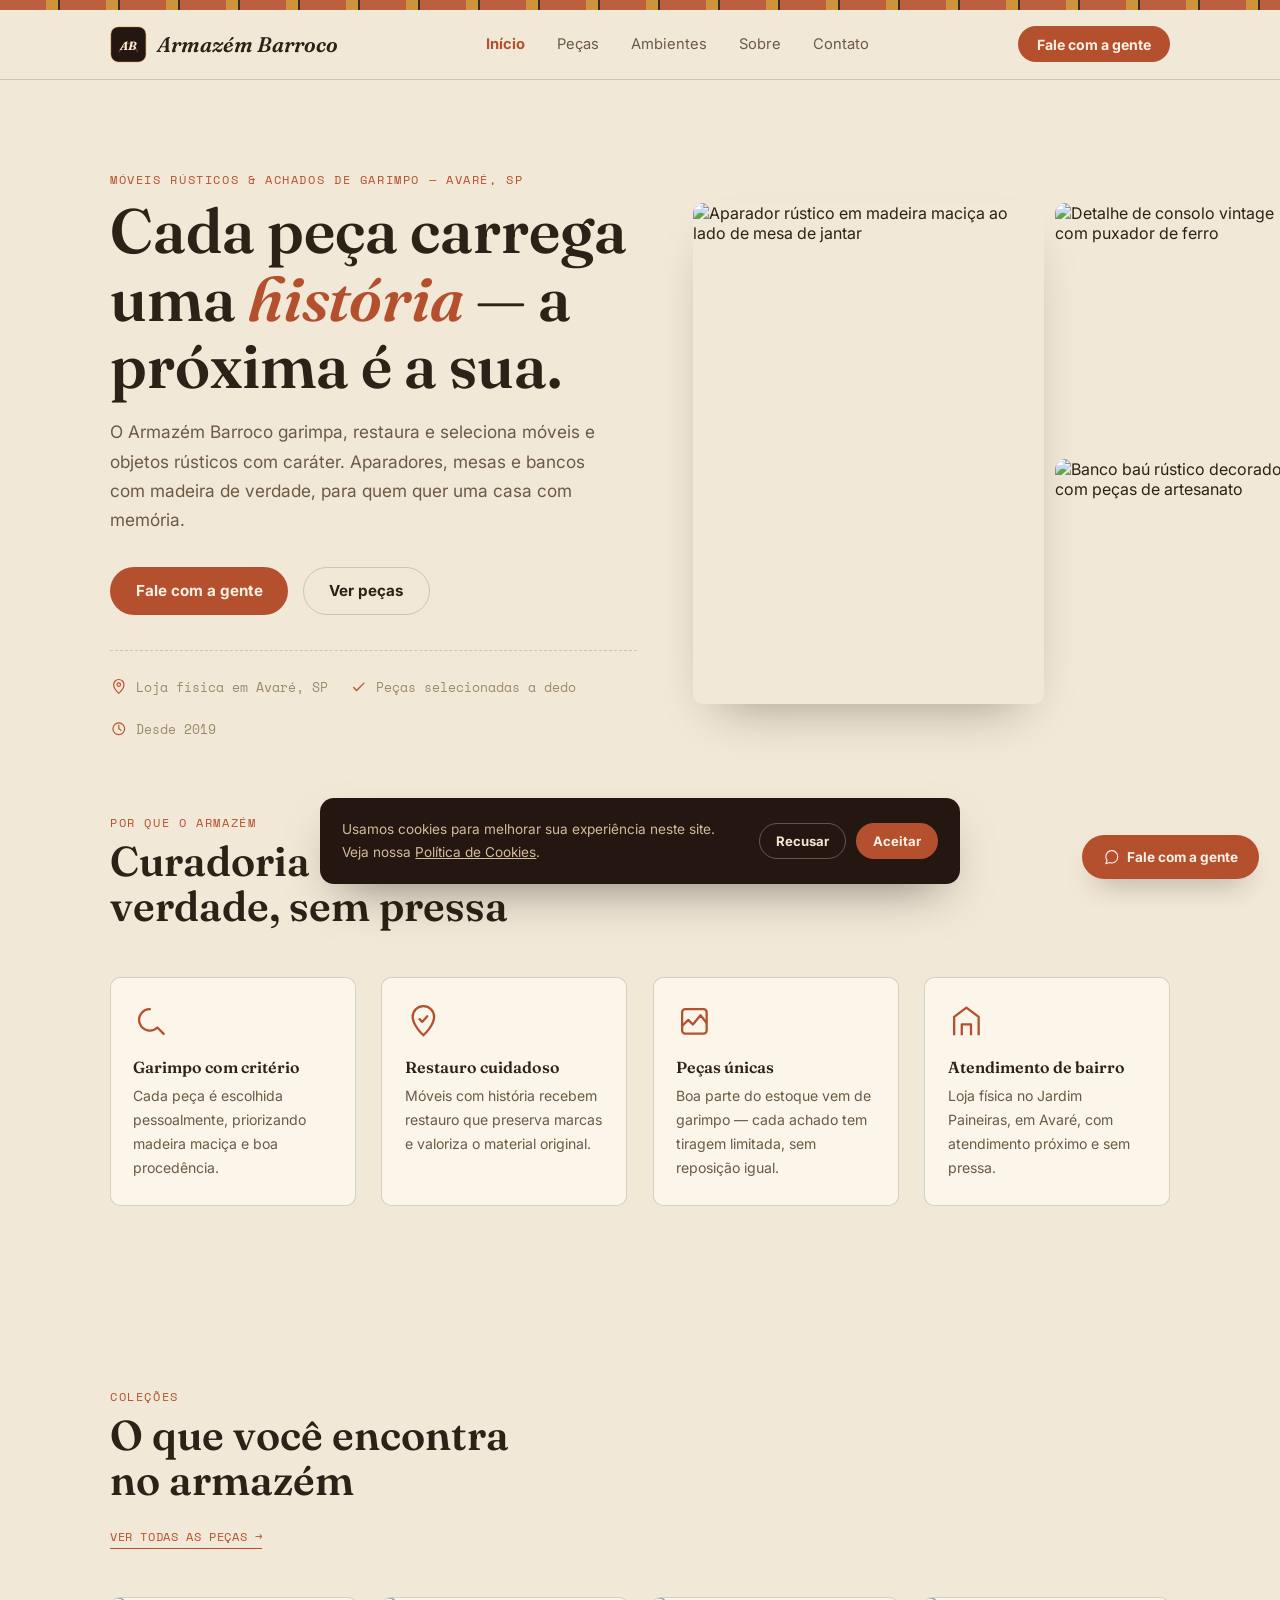
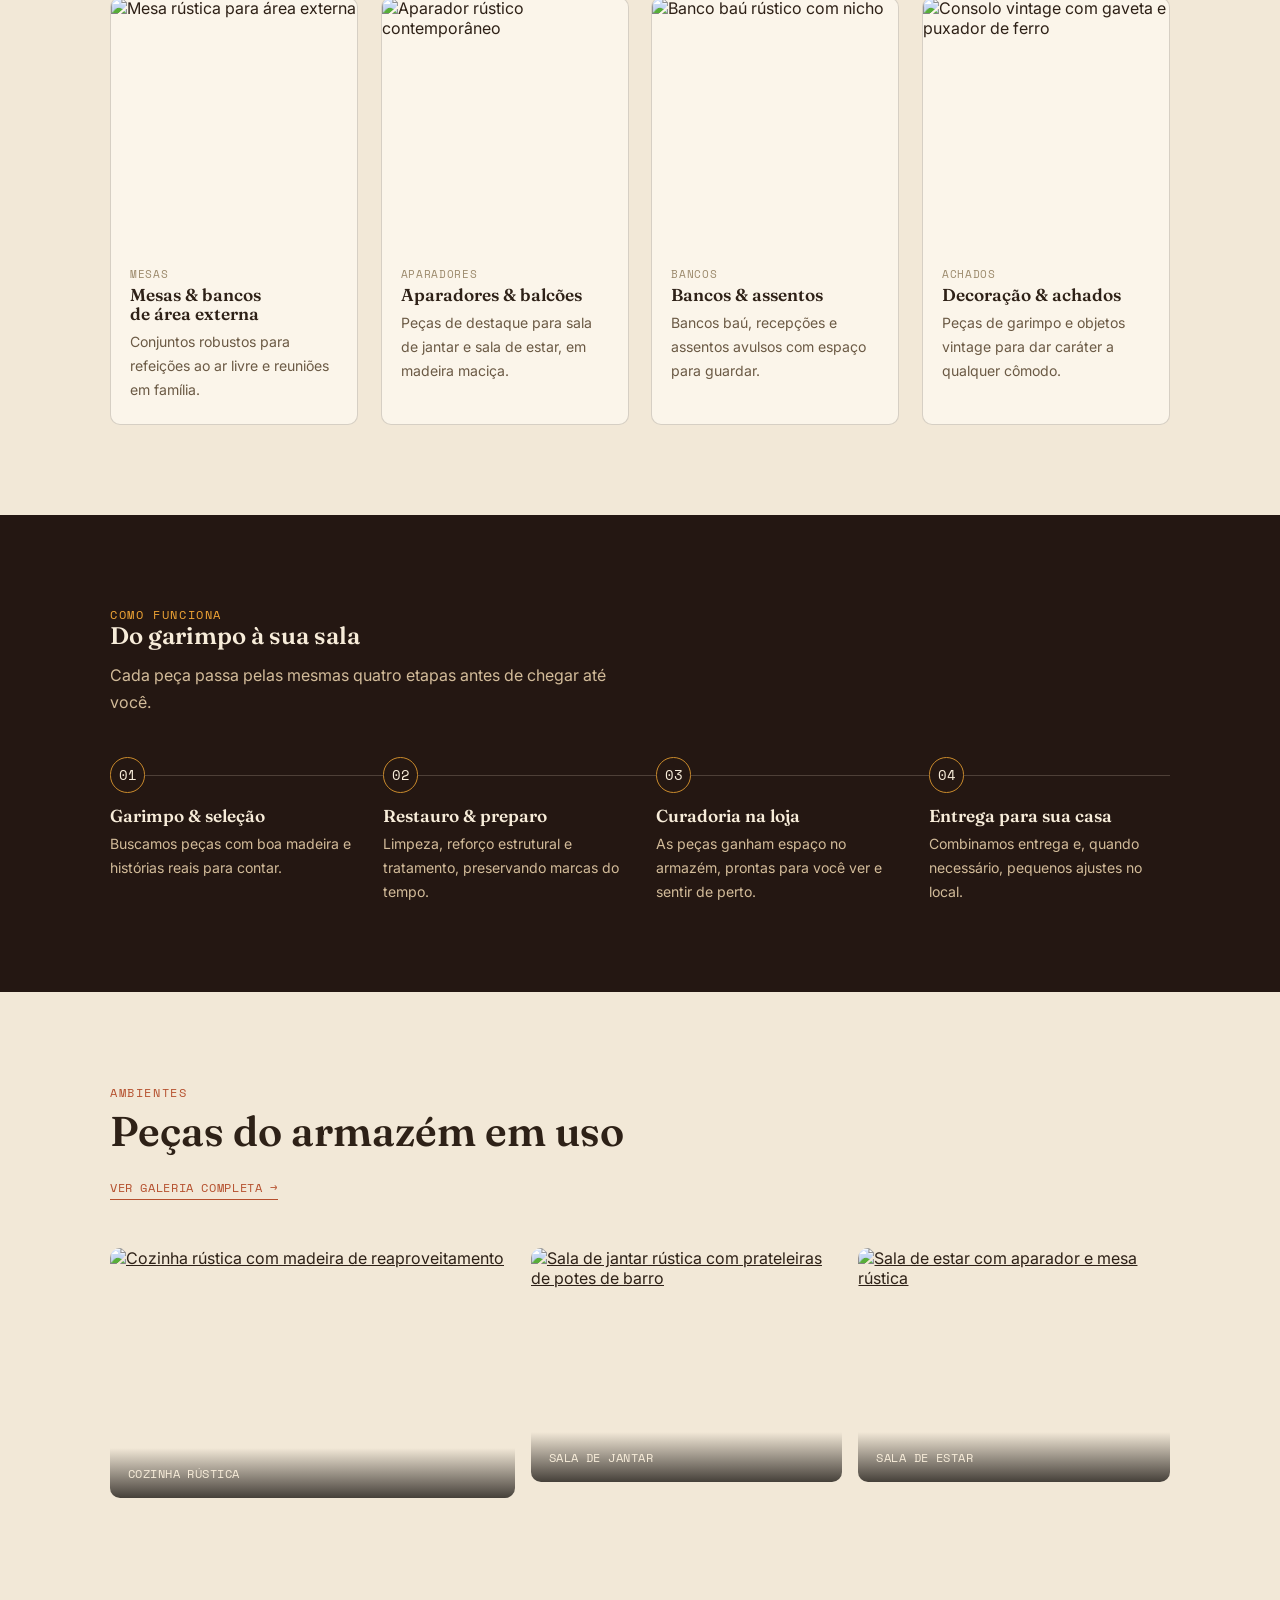
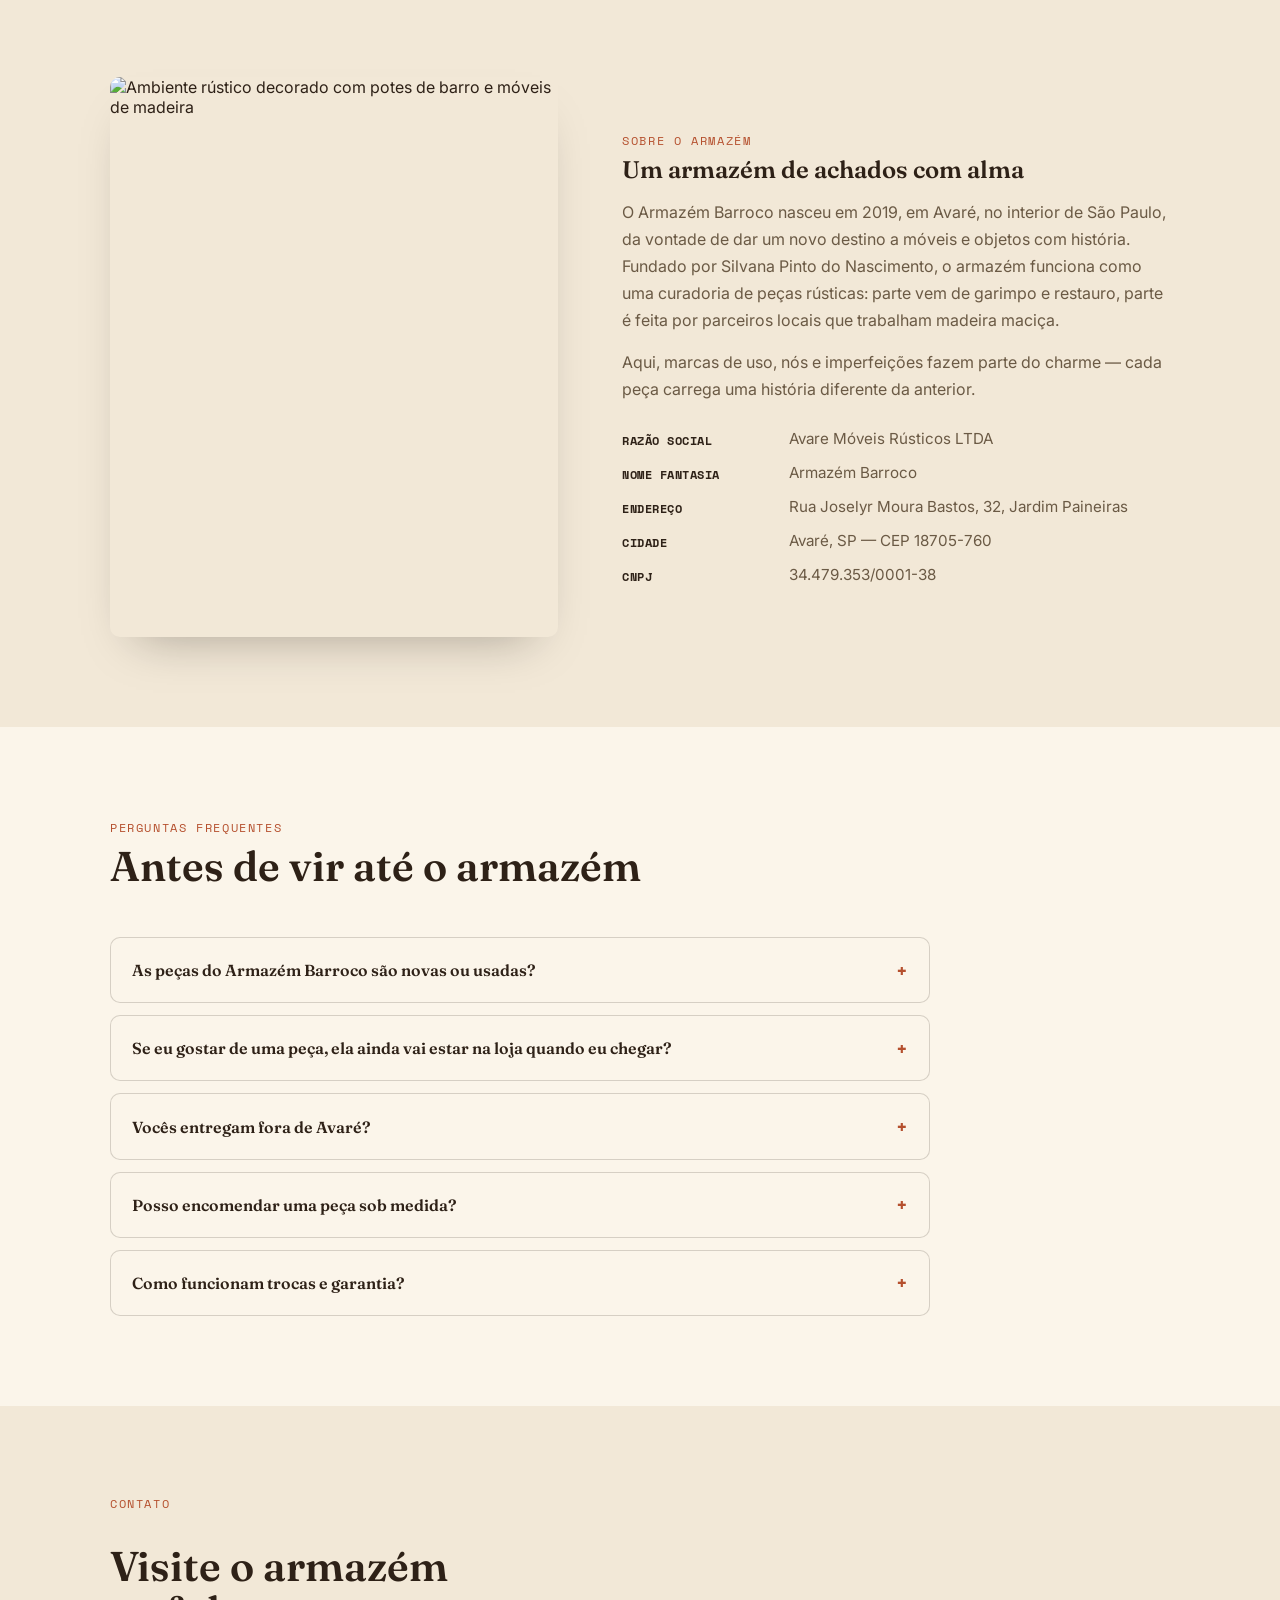
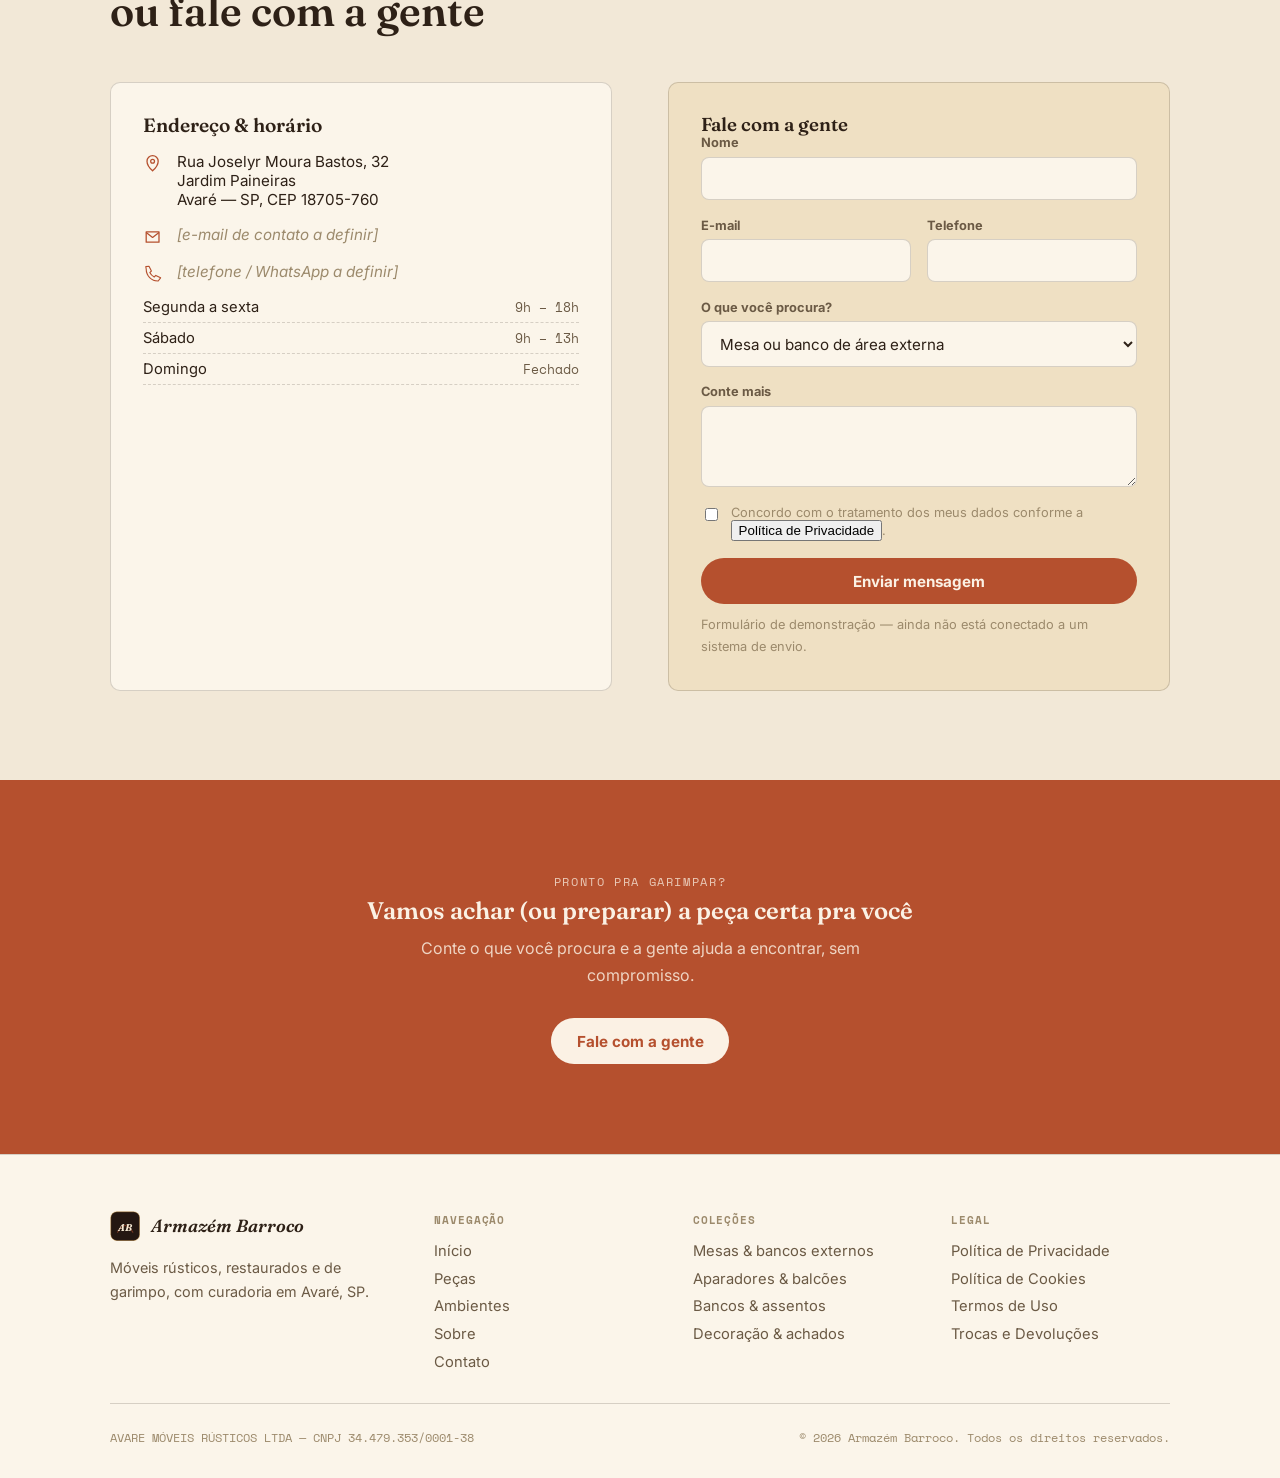
==== index.html @ bd0ca80c "Add files via upload" ====
<!doctype html>
<html lang="pt-BR">
<head>
<meta charset="UTF-8">
<title>Armazém Barroco — Móveis rústicos e achados de garimpo em Avaré, SP</title>
<meta name="description" content="Móveis rústicos, restaurados e de garimpo, com curadoria da Armazém Barroco em Avaré, SP. Aparadores, mesas, bancos e achados de decoração com história.">
<meta name="viewport" content="width=device-width, initial-scale=1">
<link rel="canonical" href="https://www.armazembarroco.com.br/">
<!-- TODO: troque o domínio acima pelo domínio real assim que o site estiver publicado -->

<!-- Open Graph / compartilhamento (Facebook, Instagram, WhatsApp) -->
<meta property="og:type" content="website">
<meta property="og:locale" content="pt_BR">
<meta property="og:site_name" content="Armazém Barroco">
<meta property="og:title" content="Armazém Barroco — Móveis rústicos e achados de garimpo">
<meta property="og:description" content="Aparadores, mesas, bancos e achados de decoração rústica, com curadoria em Avaré, SP.">
<meta property="og:image" content="images/aparador-contemporaneo.jpg">
<meta property="og:url" content="https://www.armazembarroco.com.br/">
<meta name="twitter:card" content="summary_large_image">

<link rel="icon" href="data:image/svg+xml,%3Csvg xmlns='http://www.w3.org/2000/svg' viewBox='0 0 40 40'%3E%3Crect width='40' height='40' rx='8' fill='%23241712'/%3E%3Ctext x='20' y='27' text-anchor='middle' font-family='Georgia,serif' font-style='italic' font-weight='700' font-size='15' fill='%23f5e9d4'%3EAB%3C/text%3E%3C/svg%3E">

<link rel="preconnect" href="https://fonts.googleapis.com">
<link rel="preconnect" href="https://fonts.gstatic.com" crossorigin>
<link rel="stylesheet" href="https://fonts.googleapis.com/css2?family=Fraunces:ital,opsz,wght@0,9..144,500;0,9..144,600;0,9..144,700;1,9..144,500;1,9..144,600&family=Inter:wght@400;500;600;700&family=Space+Mono:wght@400;700&display=swap">
<link rel="stylesheet" href="style.css">

<script type="application/ld+json">
{
  "@context": "https://schema.org",
  "@type": "FurnitureStore",
  "name": "Armazém Barroco",
  "legalName": "Avare Móveis Rústicos LTDA",
  "image": "images/aparador-contemporaneo.jpg",
  "priceRange": "$$",
  "foundingDate": "2019-08-09",
  "address": {
    "@type": "PostalAddress",
    "streetAddress": "Rua Joselyr Moura Bastos, 32",
    "addressLocality": "Avaré",
    "addressRegion": "SP",
    "postalCode": "18705-760",
    "addressCountry": "BR"
  },
  "openingHoursSpecification": [
    { "@type": "OpeningHoursSpecification", "dayOfWeek": ["Monday","Tuesday","Wednesday","Thursday","Friday"], "opens": "09:00", "closes": "18:00" },
    { "@type": "OpeningHoursSpecification", "dayOfWeek": "Saturday", "opens": "09:00", "closes": "13:00" }
  ]
}
</script>
</head>
<body>

<div class="plank-rule" aria-hidden="true"></div>
<header class="site">
  <nav class="nav container">
    <a class="logo" href="index.html">
      <svg class="mark" viewBox="0 0 40 40" xmlns="http://www.w3.org/2000/svg" aria-hidden="true">
        <rect x="1" y="1" width="38" height="38" rx="8" fill="var(--wood-deep)"/>
        <rect x="1" y="1" width="38" height="38" rx="8" fill="none" stroke="var(--brass)" stroke-width="0.8" opacity="0.6"/>
        <path d="M10 28 Q20 10 30 28" fill="none" stroke="var(--rust)" stroke-width="1.4" stroke-linecap="round" opacity="0.6"/>
        <text x="20" y="26" text-anchor="middle" font-family="'Fraunces', serif" font-style="italic" font-weight="700" font-size="13" fill="#f5e9d4">AB</text>
      </svg>
      Armazém Barroco
    </a>
    <button class="nav-toggle" aria-label="Abrir menu" aria-expanded="false" aria-controls="nav-links">
      <span></span>
    </button>
    <ul class="nav-links" id="nav-links">
      <li><a href="index.html" aria-current="page">Início</a></li>
      <li><a href="produtos.html">Peças</a></li>
      <li><a href="ambientes.html">Ambientes</a></li>
      <li><a href="#sobre">Sobre</a></li>
      <li><a href="#contato">Contato</a></li>
    </ul>
    <a class="nav-cta" href="#contato">Fale com a gente</a>
  </nav>
</header>

<main id="top">
  <section class="hero">
    <div class="container hero-grid">
      <div>
        <span class="eyebrow">Móveis rústicos &amp; achados de garimpo — Avaré, SP</span>
        <h1 style="margin-top:0.6rem;">Cada peça carrega uma <em>história</em> — a próxima é a sua.</h1>
        <p class="lede">O Armazém Barroco garimpa, restaura e seleciona móveis e objetos rústicos com caráter. Aparadores, mesas e bancos com madeira de verdade, para quem quer uma casa com memória.</p>
        <div class="hero-actions">
          <a class="btn btn-primary" href="#contato">Fale com a gente</a>
          <a class="btn btn-ghost" href="produtos.html">Ver peças</a>
        </div>
        <div class="trust-row">
          <span class="item"><svg viewBox="0 0 24 24" fill="none"><path d="M12 21s7-6.2 7-12a7 7 0 1 0-14 0c0 5.8 7 12 7 12Z" stroke="currentColor" stroke-width="1.6"/><circle cx="12" cy="9" r="2.4" stroke="currentColor" stroke-width="1.6"/></svg>Loja física em Avaré, SP</span>
          <span class="item"><svg viewBox="0 0 24 24" fill="none"><path d="M5 13l4 4L19 7" stroke="currentColor" stroke-width="1.8" stroke-linecap="round" stroke-linejoin="round"/></svg>Peças selecionadas a dedo</span>
          <span class="item"><svg viewBox="0 0 24 24" fill="none"><circle cx="12" cy="12" r="8" stroke="currentColor" stroke-width="1.6"/><path d="M12 7v5l3 2" stroke="currentColor" stroke-width="1.6" stroke-linecap="round"/></svg>Desde 2019</span>
        </div>
      </div>
      <div class="hero-mosaic">
        <img class="hm-a" src="images/aparador-contemporaneo.jpg" alt="Aparador rústico em madeira maciça ao lado de mesa de jantar" loading="eager" width="700" height="1000">
        <img class="hm-b" src="images/consolo-vintage-gaveta.jpg" alt="Detalhe de consolo vintage com puxador de ferro" loading="lazy" width="700" height="700">
        <img class="hm-c" src="images/banco-bau-decoracao.jpg" alt="Banco baú rústico decorado com peças de artesanato" loading="lazy" width="700" height="700">
      </div>
    </div>
  </section>

  <section id="diferenciais" style="padding-top:0;">
    <div class="container">
      <div class="section-head reveal">
        <div>
          <span class="eyebrow">Por que o Armazém</span>
          <h2>Curadoria de verdade, sem pressa</h2>
        </div>
      </div>
      <div class="diferenciais-grid">
        <div class="diferencial reveal">
          <svg class="ic" viewBox="0 0 24 24" fill="none"><path d="M11 4a7 7 0 1 0 4.9 12l4.1 4.1" stroke="currentColor" stroke-width="1.5" stroke-linecap="round" stroke-linejoin="round"/></svg>
          <h3>Garimpo com critério</h3>
          <p>Cada peça é escolhida pessoalmente, priorizando madeira maciça e boa procedência.</p>
        </div>
        <div class="diferencial reveal">
          <svg class="ic" viewBox="0 0 24 24" fill="none"><path d="M12 21s7-6.2 7-12a7 7 0 1 0-14 0c0 5.8 7 12 7 12Z" stroke="currentColor" stroke-width="1.5"/><path d="M9.5 10.5l1.8 1.8 3.2-3.6" stroke="currentColor" stroke-width="1.5" stroke-linecap="round" stroke-linejoin="round"/></svg>
          <h3>Restauro cuidadoso</h3>
          <p>Móveis com história recebem restauro que preserva marcas e valoriza o material original.</p>
        </div>
        <div class="diferencial reveal">
          <svg class="ic" viewBox="0 0 24 24" fill="none"><rect x="4" y="4" width="16" height="16" rx="2" stroke="currentColor" stroke-width="1.5"/><path d="M4 15l4-4 3 3 5-6 4 5" stroke="currentColor" stroke-width="1.5" stroke-linejoin="round"/></svg>
          <h3>Peças únicas</h3>
          <p>Boa parte do estoque vem de garimpo — cada achado tem tiragem limitada, sem reposição igual.</p>
        </div>
        <div class="diferencial reveal">
          <svg class="ic" viewBox="0 0 24 24" fill="none"><path d="M4 21V9l8-6 8 6v12" stroke="currentColor" stroke-width="1.5" stroke-linejoin="round"/><path d="M9 21v-7h6v7" stroke="currentColor" stroke-width="1.5" stroke-linejoin="round"/></svg>
          <h3>Atendimento de bairro</h3>
          <p>Loja física no Jardim Paineiras, em Avaré, com atendimento próximo e sem pressa.</p>
        </div>
      </div>
    </div>
  </section>

  <section id="colecoes">
    <div class="container">
      <div class="section-head reveal">
        <div>
          <span class="eyebrow">Coleções</span>
          <h2>O que você encontra no armazém</h2>
        </div>
        <a class="link-more" href="produtos.html">Ver todas as peças →</a>
      </div>
      <div class="colecoes-grid">
        <a class="colecao-card reveal" href="produtos.html?cat=mesas">
          <div class="colecao-photo"><img src="images/mesa-piquenique-externa.jpg" alt="Mesa rústica para área externa" loading="lazy" width="600" height="600"></div>
          <div class="colecao-body">
            <span>Mesas</span>
            <h3>Mesas &amp; bancos de área externa</h3>
            <p>Conjuntos robustos para refeições ao ar livre e reuniões em família.</p>
          </div>
        </a>
        <a class="colecao-card reveal" href="produtos.html?cat=aparadores">
          <div class="colecao-photo"><img src="images/aparador-contemporaneo.jpg" alt="Aparador rústico contemporâneo" loading="lazy" width="600" height="600"></div>
          <div class="colecao-body">
            <span>Aparadores</span>
            <h3>Aparadores &amp; balcões</h3>
            <p>Peças de destaque para sala de jantar e sala de estar, em madeira maciça.</p>
          </div>
        </a>
        <a class="colecao-card reveal" href="produtos.html?cat=bancos">
          <div class="colecao-photo"><img src="images/banco-bau-decoracao.jpg" alt="Banco baú rústico com nicho" loading="lazy" width="600" height="600"></div>
          <div class="colecao-body">
            <span>Bancos</span>
            <h3>Bancos &amp; assentos</h3>
            <p>Bancos baú, recepções e assentos avulsos com espaço para guardar.</p>
          </div>
        </a>
        <a class="colecao-card reveal" href="produtos.html?cat=decoracao">
          <div class="colecao-photo"><img src="images/consolo-vintage-gaveta.jpg" alt="Consolo vintage com gaveta e puxador de ferro" loading="lazy" width="600" height="600"></div>
          <div class="colecao-body">
            <span>Achados</span>
            <h3>Decoração &amp; achados</h3>
            <p>Peças de garimpo e objetos vintage para dar caráter a qualquer cômodo.</p>
          </div>
        </a>
      </div>
    </div>
  </section>

  <section class="band" id="processo">
    <div class="container">
      <div class="reveal">
        <span class="eyebrow">Como funciona</span>
        <h2>Do garimpo à sua sala</h2>
        <p style="margin-top:0.8rem; max-width:52ch;">Cada peça passa pelas mesmas quatro etapas antes de chegar até você.</p>
      </div>
      <div class="steps">
        <div class="step reveal">
          <div class="n">01</div>
          <h3>Garimpo &amp; seleção</h3>
          <p>Buscamos peças com boa madeira e histórias reais para contar.</p>
        </div>
        <div class="step reveal">
          <div class="n">02</div>
          <h3>Restauro &amp; preparo</h3>
          <p>Limpeza, reforço estrutural e tratamento, preservando marcas do tempo.</p>
        </div>
        <div class="step reveal">
          <div class="n">03</div>
          <h3>Curadoria na loja</h3>
          <p>As peças ganham espaço no armazém, prontas para você ver e sentir de perto.</p>
        </div>
        <div class="step reveal">
          <div class="n">04</div>
          <h3>Entrega para sua casa</h3>
          <p>Combinamos entrega e, quando necessário, pequenos ajustes no local.</p>
        </div>
      </div>
    </div>
  </section>

  <section id="ambientes-teaser">
    <div class="container">
      <div class="section-head reveal">
        <div>
          <span class="eyebrow">Ambientes</span>
          <h2>Peças do armazém em uso</h2>
        </div>
        <a class="link-more" href="ambientes.html">Ver galeria completa →</a>
      </div>
      <div class="ambientes-teaser">
        <a class="ambiente-tile reveal" href="ambientes.html">
          <img src="images/cozinha-reclaimed-wood.jpg" alt="Cozinha rústica com madeira de reaproveitamento" loading="lazy">
          <span class="cap">Cozinha rústica</span>
        </a>
        <a class="ambiente-tile reveal" href="ambientes.html">
          <img src="images/sala-jantar-potes.jpg" alt="Sala de jantar rústica com prateleiras de potes de barro" loading="lazy">
          <span class="cap">Sala de jantar</span>
        </a>
        <a class="ambiente-tile reveal" href="ambientes.html">
          <img src="images/aparador-contemporaneo.jpg" alt="Sala de estar com aparador e mesa rústica" loading="lazy">
          <span class="cap">Sala de estar</span>
        </a>
      </div>
    </div>
  </section>

  <section id="sobre">
    <div class="container sobre-grid">
      <div class="sobre-art reveal">
        <img src="images/sala-jantar-potes.jpg" alt="Ambiente rústico decorado com potes de barro e móveis de madeira" loading="lazy" width="600" height="750">
      </div>
      <div class="reveal">
        <span class="eyebrow">Sobre o armazém</span>
        <h2 style="margin-top:0.5rem;">Um armazém de achados com alma</h2>
        <p style="margin-top:1rem;">O Armazém Barroco nasceu em 2019, em Avaré, no interior de São Paulo, da vontade de dar um novo destino a móveis e objetos com história. Fundado por Silvana Pinto do Nascimento, o armazém funciona como uma curadoria de peças rústicas: parte vem de garimpo e restauro, parte é feita por parceiros locais que trabalham madeira maciça.</p>
        <p style="margin-top:0.9rem;">Aqui, marcas de uso, nós e imperfeições fazem parte do charme — cada peça carrega uma história diferente da anterior.</p>
        <ul class="sobre-facts">
          <li><strong>Razão social</strong> Avare Móveis Rústicos LTDA</li>
          <li><strong>Nome fantasia</strong> Armazém Barroco</li>
          <li><strong>Endereço</strong> Rua Joselyr Moura Bastos, 32, Jardim Paineiras</li>
          <li><strong>Cidade</strong> Avaré, SP — CEP 18705-760</li>
          <li><strong>CNPJ</strong> 34.479.353/0001-38</li>
        </ul>
      </div>
    </div>
  </section>

  <section id="faq" style="background:var(--surface);">
    <div class="container">
      <div class="section-head reveal">
        <div>
          <span class="eyebrow">Perguntas frequentes</span>
          <h2>Antes de vir até o armazém</h2>
        </div>
      </div>
      <div class="faq-list reveal">
        <details class="faq-item">
          <summary>As peças do Armazém Barroco são novas ou usadas?</summary>
          <div class="faq-a"><p>Trabalhamos com uma mistura: peças de garimpo restauradas, com marcas de uso originais, e peças novas feitas em madeira maciça por parceiros locais. Cada peça informa sua origem.</p></div>
        </details>
        <details class="faq-item">
          <summary>Se eu gostar de uma peça, ela ainda vai estar na loja quando eu chegar?</summary>
          <div class="faq-a"><p>Como parte do nosso estoque é de peças únicas de garimpo, recomendamos confirmar disponibilidade pelo formulário ou WhatsApp antes de vir até a loja.</p></div>
        </details>
        <details class="faq-item">
          <summary>Vocês entregam fora de Avaré?</summary>
          <div class="faq-a"><p>Sim, combinamos entrega para cidades da região; o valor e o prazo dependem da distância e do tamanho da peça.</p></div>
        </details>
        <details class="faq-item">
          <summary>Posso encomendar uma peça sob medida?</summary>
          <div class="faq-a"><p>Para peças novas em madeira maciça, sim — converse com a gente sobre medidas e prazo. Peças de garimpo são vendidas como estão, por serem únicas.</p></div>
        </details>
        <details class="faq-item">
          <summary>Como funcionam trocas e garantia?</summary>
          <div class="faq-a"><p>Seguimos o Código de Defesa do Consumidor. Consulte nossa <button type="button" onclick="openModal('modal-trocas')">Política de Trocas e Devoluções</button> para detalhes sobre peças novas e peças de garimpo.</p></div>
        </details>
      </div>
    </div>
  </section>

  <section id="contato">
    <div class="container">
      <div class="section-head reveal">
        <span class="eyebrow">Contato</span>
        <h2>Visite o armazém ou fale com a gente</h2>
      </div>
      <div class="contato-wrap">
        <div class="info-card reveal">
          <h3>Endereço &amp; horário</h3>
          <ul class="info-list">
            <li>
              <svg viewBox="0 0 24 24" fill="none"><path d="M12 21s7-6.2 7-12a7 7 0 1 0-14 0c0 5.8 7 12 7 12Z" stroke="currentColor" stroke-width="1.6"/><circle cx="12" cy="9" r="2.4" stroke="currentColor" stroke-width="1.6"/></svg>
              <span>Rua Joselyr Moura Bastos, 32<br>Jardim Paineiras<br>Avaré — SP, CEP 18705-760</span>
            </li>
            <li>
              <svg viewBox="0 0 24 24" fill="none"><path d="M4 6h16v13H4z" stroke="currentColor" stroke-width="1.6" stroke-linejoin="round"/><path d="m4 7 8 6 8-6" stroke="currentColor" stroke-width="1.6" stroke-linejoin="round"/></svg>
              <!-- TODO: substitua pelo e-mail real, ex.: <a href="mailto:contato@armazembarroco.com.br">contato@armazembarroco.com.br</a> -->
              <span class="placeholder">[e-mail de contato a definir]</span>
            </li>
            <li>
              <svg viewBox="0 0 24 24" fill="none"><path d="M4 5c0 8.5 6.5 15 15 15l3-4-6-3-2 2c-2.5-1.2-4.3-3-5.5-5.5l2-2-3-6-4 .5Z" stroke="currentColor" stroke-width="1.4" stroke-linejoin="round"/></svg>
              <!-- TODO: substitua pelo WhatsApp real, ex.: <a href="https://wa.me/5514999999999">(14) 99999-9999</a> -->
              <span class="placeholder">[telefone / WhatsApp a definir]</span>
            </li>
          </ul>
          <table class="hours-table">
            <tr><td>Segunda a sexta</td><td>9h – 18h</td></tr>
            <tr><td>Sábado</td><td>9h – 13h</td></tr>
            <tr><td>Domingo</td><td>Fechado</td></tr>
          </table>
        </div>
        <form class="form-card reveal" data-demo-form>
          <h3>Fale com a gente</h3>
          <div class="field">
            <label for="f-nome">Nome</label>
            <input id="f-nome" name="nome" type="text" autocomplete="name" required>
          </div>
          <div class="field-row">
            <div class="field">
              <label for="f-email">E-mail</label>
              <input id="f-email" name="email" type="email" autocomplete="email" required>
            </div>
            <div class="field">
              <label for="f-tel">Telefone</label>
              <input id="f-tel" name="telefone" type="tel" autocomplete="tel">
            </div>
          </div>
          <div class="field">
            <label for="f-interesse">O que você procura?</label>
            <select id="f-interesse" name="interesse">
              <option>Mesa ou banco de área externa</option>
              <option>Aparador ou balcão</option>
              <option>Banco ou assento</option>
              <option>Decoração e achados</option>
              <option>Outro / não sei ainda</option>
            </select>
          </div>
          <div class="field">
            <label for="f-msg">Conte mais</label>
            <textarea id="f-msg" name="mensagem" rows="3" required></textarea>
          </div>
          <div class="consent-row">
            <input id="f-consent" type="checkbox" required>
            <label for="f-consent">Concordo com o tratamento dos meus dados conforme a <button type="button" onclick="openModal('modal-privacidade')">Política de Privacidade</button>.</label>
          </div>
          <button type="submit" class="btn btn-primary" style="width:100%; justify-content:center;">Enviar mensagem</button>
          <p class="form-note">Formulário de demonstração — ainda não está conectado a um sistema de envio.</p>
        </form>
      </div>
    </div>
  </section>

  <section class="cta-band">
    <div class="container">
      <span class="eyebrow" style="color:var(--rust-ink); opacity:0.75;">Pronto pra garimpar?</span>
      <h2 style="margin-top:0.5rem;">Vamos achar (ou preparar) a peça certa pra você</h2>
      <p>Conte o que você procura e a gente ajuda a encontrar, sem compromisso.</p>
      <a class="btn btn-primary" href="#contato">Fale com a gente</a>
    </div>
  </section>
</main>

<footer class="site">
  <div class="container">
    <div class="footer-top">
      <div class="footer-brand">
        <a class="logo" href="index.html" style="font-size:1.1rem;">
          <svg class="mark" viewBox="0 0 40 40" xmlns="http://www.w3.org/2000/svg" aria-hidden="true" style="width:1.9rem;height:1.9rem;">
            <rect x="1" y="1" width="38" height="38" rx="8" fill="var(--wood-deep)"/>
            <rect x="1" y="1" width="38" height="38" rx="8" fill="none" stroke="var(--brass)" stroke-width="0.8" opacity="0.6"/>
            <path d="M10 28 Q20 10 30 28" fill="none" stroke="var(--rust)" stroke-width="1.4" stroke-linecap="round" opacity="0.6"/>
            <text x="20" y="26" text-anchor="middle" font-family="'Fraunces', serif" font-style="italic" font-weight="700" font-size="13" fill="#f5e9d4">AB</text>
          </svg>
          Armazém Barroco
        </a>
        <p>Móveis rústicos, restaurados e de garimpo, com curadoria em Avaré, SP.</p>
      </div>
      <div class="footer-col">
        <h4>Navegação</h4>
        <ul>
          <li><a href="index.html">Início</a></li>
          <li><a href="produtos.html">Peças</a></li>
          <li><a href="ambientes.html">Ambientes</a></li>
          <li><a href="#sobre">Sobre</a></li>
          <li><a href="#contato">Contato</a></li>
        </ul>
      </div>
      <div class="footer-col">
        <h4>Coleções</h4>
        <ul>
          <li><a href="produtos.html?cat=mesas">Mesas &amp; bancos externos</a></li>
          <li><a href="produtos.html?cat=aparadores">Aparadores &amp; balcões</a></li>
          <li><a href="produtos.html?cat=bancos">Bancos &amp; assentos</a></li>
          <li><a href="produtos.html?cat=decoracao">Decoração &amp; achados</a></li>
        </ul>
      </div>
      <div class="footer-col">
        <h4>Legal</h4>
        <ul>
          <li><button type="button" onclick="openModal('modal-privacidade')">Política de Privacidade</button></li>
          <li><button type="button" onclick="openModal('modal-cookies')">Política de Cookies</button></li>
          <li><button type="button" onclick="openModal('modal-termos')">Termos de Uso</button></li>
          <li><button type="button" onclick="openModal('modal-trocas')">Trocas e Devoluções</button></li>
        </ul>
      </div>
    </div>
    <div class="footer-legal">
      <span class="cnpj">AVARE MÓVEIS RÚSTICOS LTDA — CNPJ 34.479.353/0001-38</span>
      <span>© 2026 Armazém Barroco. Todos os direitos reservados.</span>
    </div>
  </div>
</footer>

<a class="fab" href="#contato" aria-label="Fale com a gente">
  <svg viewBox="0 0 24 24" fill="none"><path d="M21 11.5a8.5 8.5 0 0 1-11.9 7.8L4 21l1.8-5A8.5 8.5 0 1 1 21 11.5Z" stroke="currentColor" stroke-width="1.6" stroke-linejoin="round"/></svg>
  <span>Fale com a gente</span>
</a>

<div class="cookie-banner" id="cookie-banner" role="dialog" aria-live="polite" aria-label="Aviso de cookies">
  <p>Usamos cookies para melhorar sua experiência neste site. Veja nossa <button type="button" onclick="openModal('modal-cookies')" style="background:none;border:none;padding:0;color:inherit;text-decoration:underline;cursor:pointer;font:inherit;">Política de Cookies</button>.</p>
  <div class="actions">
    <button class="cookie-btn" type="button" onclick="setCookieChoice('recusado')">Recusar</button>
    <button class="cookie-btn accept" type="button" onclick="setCookieChoice('aceito')">Aceitar</button>
  </div>
</div>

<div class="modal-backdrop" id="modal-privacidade" onclick="if(event.target===this) closeModal('modal-privacidade')">
  <div class="modal" role="dialog" aria-modal="true" aria-labelledby="priv-title">
    <button class="modal-close" onclick="closeModal('modal-privacidade')" aria-label="Fechar">✕</button>
    <span class="eyebrow">Documento legal</span>
    <h2 id="priv-title">Política de Privacidade</h2>
    <p style="margin-top:0.8rem;">Esta política descreve como a <strong>Avare Móveis Rústicos LTDA</strong> (nome fantasia Armazém Barroco, CNPJ 34.479.353/0001-38), com sede na Rua Joselyr Moura Bastos, 32, Jardim Paineiras, Avaré — SP, trata os dados pessoais coletados por meio deste site, em conformidade com a Lei Geral de Proteção de Dados (Lei nº 13.709/2018 — LGPD).</p>

    <h3>1. Quais dados coletamos</h3>
    <ul>
      <li>Dados fornecidos voluntariamente em formulários de contato (nome, e-mail, telefone, mensagem).</li>
      <li>Dados de navegação coletados por cookies, conforme nossa Política de Cookies.</li>
    </ul>

    <h3>2. Finalidade do tratamento</h3>
    <ul>
      <li>Responder solicitações de contato e disponibilidade de peças.</li>
      <li>Melhorar a experiência de navegação no site.</li>
      <li>Cumprir obrigações legais e regulatórias, quando aplicável.</li>
    </ul>

    <h3>3. Compartilhamento de dados</h3>
    <p>Não vendemos dados pessoais. Dados podem ser compartilhados com prestadores de serviço estritamente necessários à operação do site (por exemplo, hospedagem e ferramentas de envio de formulário), sempre com obrigação contratual de confidencialidade.</p>

    <h3>4. Seus direitos como titular</h3>
    <p>Nos termos da LGPD, você pode solicitar confirmação de tratamento, acesso, correção, anonimização, eliminação ou portabilidade dos seus dados, bem como revogar consentimento a qualquer momento.</p>

    <h3>5. Contato</h3>
    <p>Solicitações relacionadas a esta política podem ser enviadas ao endereço físico informado acima, aos cuidados do controlador de dados.</p>

    <h3>6. Atualizações</h3>
    <p>Esta política pode ser atualizada periodicamente. Última atualização: setembro de 2026.</p>
  </div>
</div>

<div class="modal-backdrop" id="modal-cookies" onclick="if(event.target===this) closeModal('modal-cookies')">
  <div class="modal" role="dialog" aria-modal="true" aria-labelledby="cook-title">
    <button class="modal-close" onclick="closeModal('modal-cookies')" aria-label="Fechar">✕</button>
    <span class="eyebrow">Documento legal</span>
    <h2 id="cook-title">Política de Cookies</h2>
    <p style="margin-top:0.8rem;">Este site, operado pela <strong>Avare Móveis Rústicos LTDA</strong> (Armazém Barroco, CNPJ 34.479.353/0001-38), utiliza cookies para funcionar corretamente e melhorar a experiência de navegação.</p>

    <h3>1. O que são cookies</h3>
    <p>Cookies são pequenos arquivos armazenados no seu navegador que permitem lembrar preferências e reconhecer visitas anteriores.</p>

    <h3>2. Tipos de cookies que usamos</h3>
    <ul>
      <li><strong>Necessários:</strong> essenciais para o funcionamento do site, como lembrar sua escolha sobre este aviso de cookies.</li>
      <li><strong>Desempenho (opcionais):</strong> ajudam a entender como o site é usado, quando habilitados — por exemplo, pixels de anúncios (Meta/Google) usados para medir o resultado de campanhas.</li>
    </ul>

    <h3>3. Como gerenciar cookies</h3>
    <p>Você pode aceitar ou recusar cookies não essenciais pelo aviso exibido neste site, e também gerenciar ou apagar cookies diretamente nas configurações do seu navegador a qualquer momento.</p>

    <h3>4. Atualizações</h3>
    <p>Esta política pode ser atualizada periodicamente. Última atualização: setembro de 2026.</p>
  </div>
</div>

<div class="modal-backdrop" id="modal-termos" onclick="if(event.target===this) closeModal('modal-termos')">
  <div class="modal" role="dialog" aria-modal="true" aria-labelledby="termos-title">
    <button class="modal-close" onclick="closeModal('modal-termos')" aria-label="Fechar">✕</button>
    <span class="eyebrow">Documento legal</span>
    <h2 id="termos-title">Termos de Uso</h2>
    <p style="margin-top:0.8rem;">Estes Termos de Uso regem o acesso e a utilização deste site, de propriedade da <strong>Avare Móveis Rústicos LTDA</strong> (nome fantasia Armazém Barroco, CNPJ 34.479.353/0001-38). Ao navegar neste site, você concorda com os termos abaixo.</p>

    <h3>1. Sobre o conteúdo do site</h3>
    <p>Trabalhamos com dois tipos de peças: (a) peças novas, feitas sob encomenda em madeira maciça, e (b) peças de garimpo e restauro, com estoque único e sem reposição idêntica. As imagens têm caráter ilustrativo e podem existir variações naturais de veio, cor e marcas de uso entre a foto exibida e a peça disponível.</p>

    <h3>2. Disponibilidade e preços</h3>
    <p>Este site não realiza vendas ou cobranças online. Preços e disponibilidade são informados por contato direto (formulário, telefone/WhatsApp ou visita à loja), podendo variar conforme o tipo de peça, o material e se ela já foi vendida por ser um item único.</p>

    <h3>3. Propriedade intelectual</h3>
    <p>Marca, logotipo, textos e imagens deste site pertencem à Avare Móveis Rústicos LTDA ou são utilizados sob licença, sendo proibida a reprodução sem autorização prévia.</p>

    <h3>4. Limitação de responsabilidade</h3>
    <p>Envidamos esforços para manter as informações deste site atualizadas e corretas, mas não garantimos ausência total de erros. Recomendamos confirmar disponibilidade, medidas e valores diretamente com nossa equipe antes de fechar um pedido.</p>

    <h3>5. Legislação aplicável</h3>
    <p>Estes termos são regidos pelas leis brasileiras, incluindo o Código de Defesa do Consumidor (Lei nº 8.078/1990) e a LGPD (Lei nº 13.709/2018).</p>

    <h3>6. Atualizações</h3>
    <p>Estes Termos de Uso podem ser atualizados periodicamente. Última atualização: setembro de 2026.</p>
  </div>
</div>

<div class="modal-backdrop" id="modal-trocas" onclick="if(event.target===this) closeModal('modal-trocas')">
  <div class="modal" role="dialog" aria-modal="true" aria-labelledby="trocas-title">
    <button class="modal-close" onclick="closeModal('modal-trocas')" aria-label="Fechar">✕</button>
    <span class="eyebrow">Documento legal</span>
    <h2 id="trocas-title">Política de Trocas e Devoluções</h2>
    <p style="margin-top:0.8rem;">A Avare Móveis Rústicos LTDA (Armazém Barroco, CNPJ 34.479.353/0001-38) segue o Código de Defesa do Consumidor (Lei nº 8.078/1990) em relação a trocas, devoluções e garantia.</p>

    <h3>1. Direito de arrependimento</h3>
    <p>Para pedidos fechados fora do estabelecimento comercial (à distância, por telefone, WhatsApp ou formulário do site), o cliente tem até 7 dias corridos após o recebimento da peça para desistir da compra, conforme o Art. 49 do CDC, desde que o item seja devolvido em condições de uso normal.</p>

    <h3>2. Peças novas com defeito de fabricação</h3>
    <p>Peças novas com defeito de fabricação têm garantia legal de 90 dias, conforme o Art. 26 do CDC, para reparo, troca ou reembolso, a critério do consumidor, quando o defeito não for sanado em prazo razoável.</p>

    <h3>3. Peças de garimpo e restauro</h3>
    <p>Peças de garimpo são vendidas com as marcas de uso, nós e imperfeições descritas no momento da venda — essas características fazem parte do produto e não configuram defeito. A garantia, nesses casos, cobre apenas problemas estruturais não informados no momento da compra.</p>

    <h3>4. Como solicitar troca, devolução ou reparo</h3>
    <p>Entre em contato pelo formulário deste site, pelo telefone/WhatsApp ou pelo endereço físico informados na seção de Contato, com o número do pedido e fotos do problema relatado, quando aplicável.</p>

    <h3>5. Atualizações</h3>
    <p>Esta política pode ser atualizada periodicamente. Última atualização: setembro de 2026.</p>
  </div>
</div>

<script src="script.js"></script>
</body>
</html>
---- style.css ----
/* ============================================================
   Armazém Barroco — folha de estilos compartilhada
   Usada por: index.html, produtos.html, ambientes.html
   ============================================================ */

:root{
  --bg:#f2e8d7;
  --surface:#fbf5ea;
  --surface-2:#efe0c3;
  --ink:#2e2117;
  --ink-soft:#6b5a45;
  --ink-faint:#9c8a6c;
  --wood:#7a4a2b;
  --wood-deep:#241712;
  --rust:#b5502e;
  --rust-ink:#fbf1e4;
  --brass:#c98a2c;
  --line:rgba(46,33,23,0.18);
  --focus:#b5502e;
}
@media (prefers-color-scheme: dark){
  :root:not([data-theme="light"]){
    --bg:#191009; --surface:#241811; --surface-2:#2d1f15;
    --ink:#f1e4d0; --ink-soft:#cbb59a; --ink-faint:#977f61;
    --wood:#c9884f; --wood-deep:#0d0704; --rust:#e07a4f;
    --rust-ink:#1c0f08; --brass:#d9a13f; --line:rgba(241,228,208,0.16);
    --focus:#e07a4f;
  }
}
:root[data-theme="dark"]{
  --bg:#191009; --surface:#241811; --surface-2:#2d1f15;
  --ink:#f1e4d0; --ink-soft:#cbb59a; --ink-faint:#977f61;
  --wood:#c9884f; --wood-deep:#0d0704; --rust:#e07a4f;
  --rust-ink:#1c0f08; --brass:#d9a13f; --line:rgba(241,228,208,0.16);
  --focus:#e07a4f;
}

*{box-sizing:border-box;}
html{scroll-behavior:smooth;}
@media (prefers-reduced-motion: reduce){
  html{scroll-behavior:auto;}
  *{animation-duration:0.01ms !important; animation-iteration-count:1 !important; transition-duration:0.01ms !important;}
}
body{
  margin:0; background:var(--bg); color:var(--ink);
  font-family:'Inter', ui-sans-serif, system-ui, sans-serif;
  -webkit-font-smoothing:antialiased; overflow-x:hidden;
}
img,svg{max-width:100%;}
img{height:auto;}
a{color:inherit;}
h1,h2,h3{ font-family:'Fraunces', ui-serif, Georgia, serif; font-weight:600; line-height:1.08; text-wrap:balance; margin:0; font-optical-sizing:auto; }
.eyebrow{ font-family:'Space Mono', ui-monospace, monospace; font-size:0.72rem; letter-spacing:0.14em; text-transform:uppercase; color:var(--rust); }
p{ line-height:1.7; color:var(--ink-soft); margin:0; }
.container{ max-width:1140px; margin:0 auto; padding:0 clamp(1.25rem, 4vw, 2.5rem); }
:focus-visible{ outline:2px solid var(--focus); outline-offset:3px; }
.sr-only{ position:absolute; width:1px; height:1px; padding:0; margin:-1px; overflow:hidden; clip:rect(0,0,0,0); white-space:nowrap; border:0; }

.plank-rule{ height:10px; background:repeating-linear-gradient(90deg, var(--rust) 0 46px, var(--brass) 46px 58px, var(--wood-deep) 58px 60px); opacity:0.9; }

/* ---------- Header / navegação ---------- */
header.site{ position:sticky; top:0; z-index:40; background:color-mix(in srgb, var(--bg) 84%, transparent); backdrop-filter:blur(10px); border-bottom:1px solid var(--line); }
.nav{ display:flex; align-items:center; justify-content:space-between; padding:1rem clamp(1.25rem, 4vw, 2.5rem); gap:1rem; }
.logo{ display:flex; align-items:center; gap:0.65rem; font-family:'Fraunces', serif; font-weight:600; font-style:italic; font-size:1.32rem; text-decoration:none; flex:none; }
.logo .mark{ width:2.3rem; height:2.3rem; flex:none; }
.nav-links{ display:flex; gap:2rem; list-style:none; margin:0; padding:0; font-size:0.92rem; }
.nav-links a{ text-decoration:none; color:var(--ink-soft); transition:color .15s; }
.nav-links a:hover, .nav-links a[aria-current="page"]{ color:var(--rust); }
.nav-links a[aria-current="page"]{ font-weight:700; }
.nav-cta{ font-family:'Inter'; font-weight:700; font-size:0.88rem; background:var(--rust); color:var(--rust-ink); padding:0.6rem 1.2rem; border-radius:20px; text-decoration:none; transition:transform .15s; white-space:nowrap; }
.nav-cta:hover{ transform:translateY(-1px); }
.nav-toggle{ display:none; background:none; border:1.5px solid var(--line); border-radius:3px; width:2.4rem; height:2.4rem; align-items:center; justify-content:center; cursor:pointer; flex:none; }
.nav-toggle span, .nav-toggle span::before, .nav-toggle span::after{ content:""; display:block; width:1.2rem; height:2px; background:var(--ink); position:relative; transition:transform .2s, opacity .2s; }
.nav-toggle span::before{ position:absolute; top:-6px; }
.nav-toggle span::after{ position:absolute; top:6px; }
.nav-toggle[aria-expanded="true"] span{ background:transparent; }
.nav-toggle[aria-expanded="true"] span::before{ top:0; transform:rotate(45deg); }
.nav-toggle[aria-expanded="true"] span::after{ top:0; transform:rotate(-45deg); }

/* ---------- Botões ---------- */
.btn{ font-family:'Inter'; font-weight:700; font-size:0.95rem; padding:0.85rem 1.6rem; border-radius:24px; text-decoration:none; display:inline-flex; align-items:center; gap:0.5rem; transition:transform .15s, box-shadow .15s; border:none; cursor:pointer; }
.btn-primary{ background:var(--rust); color:var(--rust-ink); }
.btn-primary:hover{ transform:translateY(-2px); box-shadow:0 10px 24px -12px color-mix(in srgb, var(--rust) 60%, transparent); }
.btn-ghost{ background:transparent; color:var(--ink); border:1.5px solid var(--line); }
.btn-ghost:hover{ border-color:var(--wood); }
.btn-sm{ padding:0.6rem 1.1rem; font-size:0.85rem; }

/* ---------- Hero ---------- */
.hero{ padding:clamp(3rem, 8vw, 5.5rem) 0 clamp(3rem, 6vw, 4.5rem); background:var(--bg); }
.hero-grid{ display:grid; grid-template-columns:1.05fr 0.95fr; gap:clamp(2rem,5vw,3.5rem); align-items:center; }
.hero h1{ font-size:clamp(2.3rem, 5vw, 3.9rem); }
.hero h1 em{ font-style:italic; color:var(--rust); font-weight:600; }
.hero p.lede{ font-size:1.08rem; max-width:46ch; margin-top:1.1rem; }
.hero-actions{ display:flex; gap:0.9rem; margin-top:2rem; flex-wrap:wrap; }
.trust-row{ display:flex; flex-wrap:wrap; gap:1.4rem; margin-top:2.2rem; padding-top:1.6rem; border-top:1px dashed var(--line); }
.trust-row .item{ display:flex; align-items:center; gap:0.5rem; font-size:0.82rem; color:var(--ink-faint); font-family:'Space Mono',monospace; }
.trust-row svg{ width:1.1rem; height:1.1rem; color:var(--rust); flex:none; }

.hero-mosaic{ position:relative; display:grid; grid-template-columns:1.2fr 1fr; grid-template-rows:1fr 1fr; gap:0.7rem; aspect-ratio:1/1.05; }
.hero-mosaic img{ width:100%; height:100%; object-fit:cover; display:block; border-radius:10px; }
.hm-a{ grid-row:1/3; box-shadow:0 24px 50px -26px rgba(20,14,8,0.4); }

/* ---------- Seções gerais ---------- */
section{ padding:clamp(3.2rem, 7vw, 6rem) 0; }
.section-head{ max-width:58ch; margin-bottom:clamp(2rem,5vw,3rem); display:flex; align-items:flex-end; justify-content:space-between; gap:1.5rem; flex-wrap:wrap; }
.section-head h2{ font-size:clamp(1.85rem, 3.4vw, 2.6rem); margin-top:0.5rem; }
.section-head .link-more{ font-family:'Space Mono',monospace; font-size:0.78rem; text-transform:uppercase; letter-spacing:0.05em; text-decoration:none; color:var(--rust); border-bottom:1px solid currentColor; white-space:nowrap; padding-bottom:0.1rem; }

/* ---------- Breadcrumb ---------- */
.breadcrumb{ padding:1.1rem 0; font-family:'Space Mono',monospace; font-size:0.78rem; color:var(--ink-faint); border-bottom:1px solid var(--line); }
.breadcrumb a{ text-decoration:none; color:var(--ink-faint); }
.breadcrumb a:hover{ color:var(--rust); }
.breadcrumb span[aria-current]{ color:var(--ink-soft); }

/* ---------- Diferenciais ---------- */
.diferenciais-grid{ display:grid; grid-template-columns:repeat(4,1fr); gap:1.6rem; }
.diferencial{ background:var(--surface); border:1.5px solid var(--line); border-radius:10px; padding:1.6rem 1.4rem; }
.diferencial .ic{ width:2.3rem; height:2.3rem; color:var(--rust); margin-bottom:0.9rem; }
.diferencial h3{ font-size:1rem; }
.diferencial p{ margin-top:0.5rem; font-size:0.88rem; }

/* ---------- Coleções / grade de cards ---------- */
.colecoes-grid{ display:grid; grid-template-columns:repeat(4,1fr); gap:1.4rem; }
.colecao-card{ border:1.5px solid var(--line); border-radius:10px; overflow:hidden; background:var(--surface); transition:border-color .2s, transform .2s; display:block; text-decoration:none; }
.colecao-card:hover{ border-color:var(--rust); transform:translateY(-3px); }
.colecao-photo{ aspect-ratio:1/1; overflow:hidden; }
.colecao-photo img{ width:100%; height:100%; object-fit:cover; display:block; transition:transform .5s ease; }
.colecao-card:hover .colecao-photo img{ transform:scale(1.05); }
.colecao-body{ padding:1.1rem 1.2rem 1.4rem; }
.colecao-body span{ font-family:'Space Mono', monospace; font-size:0.68rem; color:var(--ink-faint); text-transform:uppercase; letter-spacing:0.06em; }
.colecao-body h3{ font-size:1.08rem; margin-top:0.3rem; color:var(--ink); }
.colecao-body p{ font-size:0.88rem; margin-top:0.4rem; }

/* ---------- Banda escura / processo ---------- */
.band{ background:var(--wood-deep); color:#f2e6d3; padding:clamp(3.2rem,7vw,5.5rem) 0; }
.band .eyebrow{ color:var(--brass); filter:brightness(1.2); }
.band h2{ color:#f7ecd9; }
.band p{ color:#d2bb99; }
.steps{ display:grid; grid-template-columns:repeat(4,1fr); gap:2rem; margin-top:2.6rem; position:relative; }
.steps::before{ content:""; position:absolute; top:1.1rem; left:0; right:0; height:1px; background:rgba(242,230,211,0.2); }
.step{ position:relative; }
.step .n{ width:2.2rem; height:2.2rem; border-radius:50%; background:var(--wood-deep); border:1.5px solid var(--brass); color:#f7ecd9; display:flex; align-items:center; justify-content:center; font-family:'Space Mono',monospace; font-size:0.85rem; position:relative; z-index:1; }
.step h3{ font-family:'Fraunces',serif; font-weight:600; font-size:1.08rem; color:#f7ecd9; margin-top:0.9rem; }
.step p{ margin-top:0.4rem; font-size:0.88rem; }

/* ---------- Ambientes teaser (home) ---------- */
.ambientes-teaser{ display:grid; grid-template-columns:1.3fr 1fr 1fr; gap:1rem; }
.ambiente-tile{ position:relative; border-radius:10px; overflow:hidden; aspect-ratio:4/3; display:block; }
.ambiente-tile:first-child{ grid-row:1/3; aspect-ratio:auto; }
.ambiente-tile img{ width:100%; height:100%; object-fit:cover; display:block; transition:transform .5s ease; }
.ambiente-tile:hover img{ transform:scale(1.06); }
.ambiente-tile .cap{ position:absolute; left:0; right:0; bottom:0; padding:1rem 1.1rem; background:linear-gradient(to top, rgba(12,8,5,0.75), transparent); color:#f7ecd9; font-family:'Space Mono',monospace; font-size:0.76rem; text-transform:uppercase; letter-spacing:0.04em; }

/* ---------- Sobre ---------- */
.sobre-grid{ display:grid; grid-template-columns:0.9fr 1.1fr; gap:clamp(2rem,6vw,4rem); align-items:center; }
.sobre-art{ aspect-ratio:4/5; border-radius:10px; overflow:hidden; box-shadow:0 24px 48px -26px rgba(20,14,8,0.35); }
.sobre-art img{ width:100%; height:100%; object-fit:cover; display:block; }
.sobre-facts{ list-style:none; margin:1.6rem 0 0; padding:0; display:grid; gap:0.85rem; }
.sobre-facts li{ display:flex; gap:0.9rem; font-size:0.95rem; color:var(--ink-soft); }
.sobre-facts li strong{ color:var(--ink); font-weight:700; min-width:9.5rem; font-family:'Space Mono',monospace; font-size:0.76rem; text-transform:uppercase; letter-spacing:0.04em; padding-top:0.15rem; }

/* ---------- FAQ ---------- */
.faq-list{ display:grid; gap:0.75rem; max-width:820px; }
.faq-item{ border:1.5px solid var(--line); border-radius:10px; background:var(--surface); overflow:hidden; }
.faq-item summary{ list-style:none; cursor:pointer; padding:1.1rem 1.3rem; font-family:'Fraunces',serif; font-weight:600; font-size:1rem; display:flex; align-items:center; justify-content:space-between; gap:1rem; }
.faq-item summary::-webkit-details-marker{ display:none; }
.faq-item summary::after{ content:"+"; font-family:'Space Mono',monospace; font-size:1.2rem; color:var(--rust); flex:none; transition:transform .2s; }
.faq-item[open] summary::after{ transform:rotate(45deg); }
.faq-item .faq-a{ padding:0 1.3rem 1.2rem; font-size:0.92rem; }

/* ---------- Contato ---------- */
.contato-wrap{ display:grid; grid-template-columns:1fr 1fr; gap:clamp(2rem,5vw,3.5rem); }
.info-card{ background:var(--surface); border:1.5px solid var(--line); border-radius:10px; padding:2rem; }
.info-card h3{ font-family:'Fraunces',serif; font-size:1.2rem; margin-bottom:1rem; }
.info-list{ list-style:none; margin:0; padding:0; display:grid; gap:1rem; }
.info-list li{ display:flex; gap:0.9rem; font-size:0.95rem; }
.info-list svg{ width:1.2rem; height:1.2rem; flex:none; color:var(--rust); margin-top:0.15rem; }
.info-list .placeholder{ color:var(--ink-faint); font-style:italic; }
.hours-table{ width:100%; border-collapse:collapse; margin-top:0.5rem; font-size:0.92rem; }
.hours-table td{ padding:0.35rem 0; border-bottom:1px dashed var(--line); }
.hours-table td:last-child{ text-align:right; font-family:'Space Mono',monospace; font-size:0.8rem; color:var(--ink-soft); }

.form-card{ background:var(--surface-2); border:1.5px solid var(--line); border-radius:10px; padding:2rem; }
.field{ display:grid; gap:0.4rem; margin-bottom:1.1rem; }
.field label{ font-size:0.8rem; font-weight:700; color:var(--ink-soft); }
.field input, .field select, .field textarea{ font-family:'Inter'; font-size:0.95rem; padding:0.7rem 0.85rem; border:1.5px solid var(--line); border-radius:8px; background:var(--surface); color:var(--ink); width:100%; }
.field input:focus, .field select:focus, .field textarea:focus{ border-color:var(--rust); }
.field-row{ display:grid; grid-template-columns:1fr 1fr; gap:1rem; }
.form-note{ font-size:0.8rem; color:var(--ink-faint); margin-top:0.6rem; }
.consent-row{ display:flex; gap:0.6rem; align-items:flex-start; font-size:0.8rem; color:var(--ink-faint); margin-bottom:1.1rem; }
.consent-row input{ margin-top:0.2rem; }
.consent-row a{ color:var(--rust); text-decoration:underline; background:none; border:none; padding:0; font:inherit; cursor:pointer; }

/* ---------- CTA banda ---------- */
.cta-band{ background:var(--rust); color:var(--rust-ink); text-align:center; }
.cta-band h2{ color:var(--rust-ink); }
.cta-band p{ color:color-mix(in srgb, var(--rust-ink) 82%, transparent); margin-top:0.7rem; max-width:52ch; margin-left:auto; margin-right:auto; }
.cta-band .btn-primary{ background:var(--rust-ink); color:var(--rust); margin-top:1.8rem; }
.cta-band .btn-primary:hover{ box-shadow:0 10px 24px -12px rgba(0,0,0,0.35); }

/* ---------- Página de Produtos ---------- */
.page-header{ padding:clamp(2.4rem,6vw,3.6rem) 0 clamp(1.6rem,4vw,2.4rem); }
.page-header h1{ font-size:clamp(2rem,4.2vw,3rem); margin-top:0.5rem; }
.page-header p{ margin-top:0.9rem; max-width:60ch; font-size:1.02rem; }

.filter-bar{ display:flex; gap:0.6rem; flex-wrap:wrap; margin-bottom:2.2rem; }
.filter-btn{ font-family:'Space Mono',monospace; font-size:0.78rem; text-transform:uppercase; letter-spacing:0.03em; padding:0.55rem 1.05rem; border-radius:20px; border:1.5px solid var(--line); background:var(--surface); color:var(--ink-soft); cursor:pointer; transition:border-color .15s, color .15s, background .15s; }
.filter-btn:hover{ border-color:var(--wood); }
.filter-btn[aria-pressed="true"]{ background:var(--rust); border-color:var(--rust); color:var(--rust-ink); }

.produtos-grid{ display:grid; grid-template-columns:repeat(3,1fr); gap:1.6rem; }
.produto-card{ border:1.5px solid var(--line); border-radius:12px; overflow:hidden; background:var(--surface); display:flex; flex-direction:column; transition:border-color .2s, transform .2s, box-shadow .2s; }
.produto-card:hover{ border-color:var(--rust); transform:translateY(-3px); box-shadow:0 18px 34px -22px rgba(20,14,8,0.3); }
.produto-photo{ position:relative; aspect-ratio:4/3; overflow:hidden; }
.produto-photo img{ width:100%; height:100%; object-fit:cover; display:block; transition:transform .5s ease; }
.produto-card:hover .produto-photo img{ transform:scale(1.06); }
.produto-badge{ position:absolute; top:0.7rem; left:0.7rem; background:var(--wood-deep); color:#f5e9d4; font-family:'Space Mono',monospace; font-size:0.66rem; text-transform:uppercase; letter-spacing:0.05em; padding:0.3rem 0.6rem; border-radius:12px; }
.produto-body{ padding:1.2rem 1.3rem 1.4rem; display:flex; flex-direction:column; gap:0.6rem; flex:1; }
.produto-body .cat{ font-family:'Space Mono',monospace; font-size:0.68rem; color:var(--ink-faint); text-transform:uppercase; letter-spacing:0.06em; }
.produto-body h3{ font-size:1.1rem; }
.produto-body p{ font-size:0.88rem; }
.produto-specs{ list-style:none; margin:0.3rem 0 0; padding:0; display:grid; gap:0.3rem; font-size:0.82rem; color:var(--ink-faint); }
.produto-specs li{ display:flex; gap:0.4rem; }
.produto-specs li::before{ content:"—"; color:var(--rust); flex:none; }
.produto-foot{ margin-top:auto; padding-top:0.9rem; display:flex; align-items:center; justify-content:space-between; gap:0.8rem; border-top:1px dashed var(--line); }
.produto-price{ font-family:'Space Mono',monospace; font-size:0.78rem; color:var(--ink-soft); }
.produto-cta{ font-family:'Inter'; font-weight:700; font-size:0.82rem; color:var(--rust); text-decoration:none; white-space:nowrap; }
.produto-cta:hover{ text-decoration:underline; }

.aviso-precos{ margin-top:2.4rem; padding:1.1rem 1.3rem; border:1px dashed var(--line); border-radius:10px; font-size:0.85rem; color:var(--ink-faint); background:var(--surface); max-width:760px; }

/* ---------- Página de Ambientes / galeria ---------- */
.galeria-grid{ display:grid; grid-template-columns:repeat(3,1fr); gap:1rem; grid-auto-flow:dense; }
.galeria-item{ position:relative; overflow:hidden; border-radius:10px; cursor:zoom-in; background:var(--surface-2); border:none; padding:0; display:block; width:100%; }
.galeria-item.big{ grid-column:span 2; grid-row:span 2; }
.galeria-item img{ width:100%; height:100%; object-fit:cover; display:block; aspect-ratio:1/1; transition:transform .5s ease; }
.galeria-item.big img{ aspect-ratio:4/3.1; }
.galeria-item:hover img{ transform:scale(1.05); }
.galeria-item .cap{ position:absolute; left:0; right:0; bottom:0; padding:0.9rem 1rem; background:linear-gradient(to top, rgba(12,8,5,0.78), transparent); color:#f7ecd9; text-align:left; }
.galeria-item .cap span{ font-family:'Space Mono',monospace; font-size:0.68rem; text-transform:uppercase; letter-spacing:0.05em; color:#e9c087; }
.galeria-item .cap strong{ display:block; font-family:'Fraunces',serif; font-size:1.02rem; margin-top:0.15rem; }

.lightbox{ position:fixed; inset:0; background:rgba(10,7,4,0.92); z-index:110; display:none; align-items:center; justify-content:center; padding:2rem; }
.lightbox.open{ display:flex; }
.lightbox figure{ margin:0; max-width:min(1000px,92vw); max-height:88vh; display:flex; flex-direction:column; gap:0.8rem; }
.lightbox img{ max-height:76vh; width:auto; max-width:100%; border-radius:10px; object-fit:contain; margin:0 auto; }
.lightbox figcaption{ color:#f2e6d3; font-size:0.88rem; text-align:center; }
.lightbox-close{ position:absolute; top:1.2rem; right:1.2rem; background:rgba(242,230,211,0.12); border:1.5px solid rgba(242,230,211,0.3); color:#f2e6d3; width:2.4rem; height:2.4rem; border-radius:50%; cursor:pointer; font-size:1.1rem; }
.lightbox-nav{ position:absolute; top:50%; transform:translateY(-50%); background:rgba(242,230,211,0.12); border:1.5px solid rgba(242,230,211,0.3); color:#f2e6d3; width:2.6rem; height:2.6rem; border-radius:50%; cursor:pointer; font-size:1.2rem; }
.lightbox-prev{ left:1.2rem; } .lightbox-next{ right:1.2rem; }

/* ---------- Botão flutuante ---------- */
.fab{ position:fixed; right:1.3rem; bottom:1.3rem; z-index:60; background:var(--rust); color:var(--rust-ink); border-radius:30px; padding:0.85rem 1.3rem; text-decoration:none; font-family:'Inter'; font-weight:700; font-size:0.85rem; display:flex; align-items:center; gap:0.5rem; box-shadow:0 14px 30px -14px rgba(0,0,0,0.4); transition:transform .15s; }
.fab:hover{ transform:translateY(-2px); }
.fab svg{ width:1.05rem; height:1.05rem; }

/* ---------- Footer ---------- */
footer.site{ border-top:1px solid var(--line); background:var(--surface); padding:clamp(2.5rem,6vw,3.5rem) 0 2rem; }
.footer-top{ display:grid; grid-template-columns:1.3fr 1fr 1fr 1fr; gap:2.5rem; padding-bottom:2rem; border-bottom:1px solid var(--line); }
.footer-brand p{ margin-top:0.9rem; font-size:0.9rem; max-width:32ch; }
.footer-col h4{ font-family:'Space Mono',monospace; font-size:0.7rem; text-transform:uppercase; letter-spacing:0.08em; color:var(--ink-faint); margin:0 0 0.9rem; }
.footer-col ul{ list-style:none; margin:0; padding:0; display:grid; gap:0.6rem; font-size:0.92rem; }
.footer-col a{ text-decoration:none; color:var(--ink-soft); }
.footer-col a:hover{ color:var(--rust); }
.footer-col button{ background:none; border:none; padding:0; font:inherit; color:var(--ink-soft); text-decoration:none; cursor:pointer; text-align:left; }
.footer-col button:hover{ color:var(--rust); }
.footer-legal{ display:flex; flex-wrap:wrap; justify-content:space-between; gap:1rem; padding-top:1.6rem; font-family:'Space Mono',monospace; font-size:0.75rem; color:var(--ink-faint); }
.footer-legal button{ background:none; border:none; padding:0; font:inherit; color:var(--ink-faint); text-decoration:underline; cursor:pointer; }
.footer-legal button:hover{ color:var(--rust); }

/* ---------- Cookie banner ---------- */
.cookie-banner{ position:fixed; left:1rem; right:1rem; bottom:1rem; z-index:80; max-width:640px; margin:0 auto; background:var(--wood-deep); color:#f2e6d3; border-radius:14px; padding:1.25rem 1.4rem; display:flex; align-items:center; gap:1.2rem; flex-wrap:wrap; box-shadow:0 20px 50px -20px rgba(0,0,0,0.5); transform:translateY(140%); transition:transform .4s ease; }
.cookie-banner.visible{ transform:translateY(0); }
.cookie-banner p{ color:#d2bb99; font-size:0.85rem; flex:1; min-width:220px; }
.cookie-banner .actions{ display:flex; gap:0.6rem; }
.cookie-btn{ font-family:'Inter'; font-weight:700; font-size:0.82rem; padding:0.55rem 1rem; border-radius:20px; border:1.5px solid rgba(242,230,211,0.3); background:transparent; color:#f2e6d3; cursor:pointer; }
.cookie-btn.accept{ background:var(--rust); border-color:transparent; color:var(--rust-ink); }
.cookie-btn:hover{ opacity:0.9; }

/* ---------- Modais legais ---------- */
.modal-backdrop{ position:fixed; inset:0; background:rgba(15,11,6,0.55); backdrop-filter:blur(2px); display:none; align-items:center; justify-content:center; z-index:100; padding:1.5rem; }
.modal-backdrop.open{ display:flex; }
.modal{ background:var(--surface); color:var(--ink); border-radius:14px; max-width:640px; width:100%; max-height:82vh; overflow-y:auto; padding:2.2rem clamp(1.5rem,4vw,2.5rem); border:1.5px solid var(--line); }
.modal h2{ font-size:1.6rem; }
.modal .eyebrow{ display:block; margin-bottom:0.4rem; }
.modal h3{ font-family:'Inter'; font-weight:700; font-size:1rem; margin-top:1.6rem; margin-bottom:0.5rem; }
.modal p, .modal li{ font-size:0.92rem; color:var(--ink-soft); }
.modal ul{ padding-left:1.2rem; display:grid; gap:0.4rem; }
.modal-close{ position:sticky; top:0; float:right; margin-top:-0.4rem; background:var(--surface-2); border:1.5px solid var(--line); border-radius:50%; width:2.1rem; height:2.1rem; cursor:pointer; font-size:1rem; color:var(--ink); }

.reveal{ opacity:0; transform:translateY(16px); transition:opacity .6s ease, transform .6s ease; }
.reveal.in{ opacity:1; transform:none; }

/* ---------- Responsivo ---------- */
@media (max-width:920px){
  .nav-links{ position:fixed; top:4.6rem; left:0.9rem; right:0.9rem; background:var(--surface); border:1.5px solid var(--line); border-radius:14px; flex-direction:column; gap:0; padding:0.5rem; display:none; box-shadow:0 20px 40px -20px rgba(0,0,0,0.3); }
  .nav-links.open{ display:flex; }
  .nav-links li{ width:100%; }
  .nav-links a{ display:block; padding:0.8rem 0.7rem; border-bottom:1px solid var(--line); }
  .nav-links li:last-child a{ border-bottom:none; }
  .nav-toggle{ display:flex; }
  .nav-cta{ display:none; }

  .hero-grid{ grid-template-columns:1fr; }
  .hero-mosaic{ order:-1; max-width:360px; margin:0 auto; }
  .diferenciais-grid{ grid-template-columns:repeat(2,1fr); }
  .colecoes-grid{ grid-template-columns:repeat(2,1fr); }
  .steps{ grid-template-columns:repeat(2,1fr); }
  .steps::before{ display:none; }
  .ambientes-teaser{ grid-template-columns:1fr 1fr; }
  .ambiente-tile:first-child{ grid-column:span 2; grid-row:auto; aspect-ratio:16/9; }
  .sobre-grid{ grid-template-columns:1fr; }
  .sobre-art{ max-width:340px; margin:0 auto; }
  .contato-wrap{ grid-template-columns:1fr; }
  .field-row{ grid-template-columns:1fr; }
  .footer-top{ grid-template-columns:1fr 1fr; }
  .produtos-grid{ grid-template-columns:repeat(2,1fr); }
  .galeria-grid{ grid-template-columns:repeat(2,1fr); }
  .galeria-item.big{ grid-column:span 2; grid-row:span 1; }
  .galeria-item.big img{ aspect-ratio:16/9; }
}
@media (max-width:600px){
  .diferenciais-grid{ grid-template-columns:1fr; }
  .colecoes-grid{ grid-template-columns:1fr; }
  .produtos-grid{ grid-template-columns:1fr; }
  .galeria-grid{ grid-template-columns:1fr; }
  .galeria-item.big{ grid-column:span 1; }
  .footer-top{ grid-template-columns:1fr; }
  .fab span{ display:none; }
  .fab{ padding:0.9rem; border-radius:50%; }
}
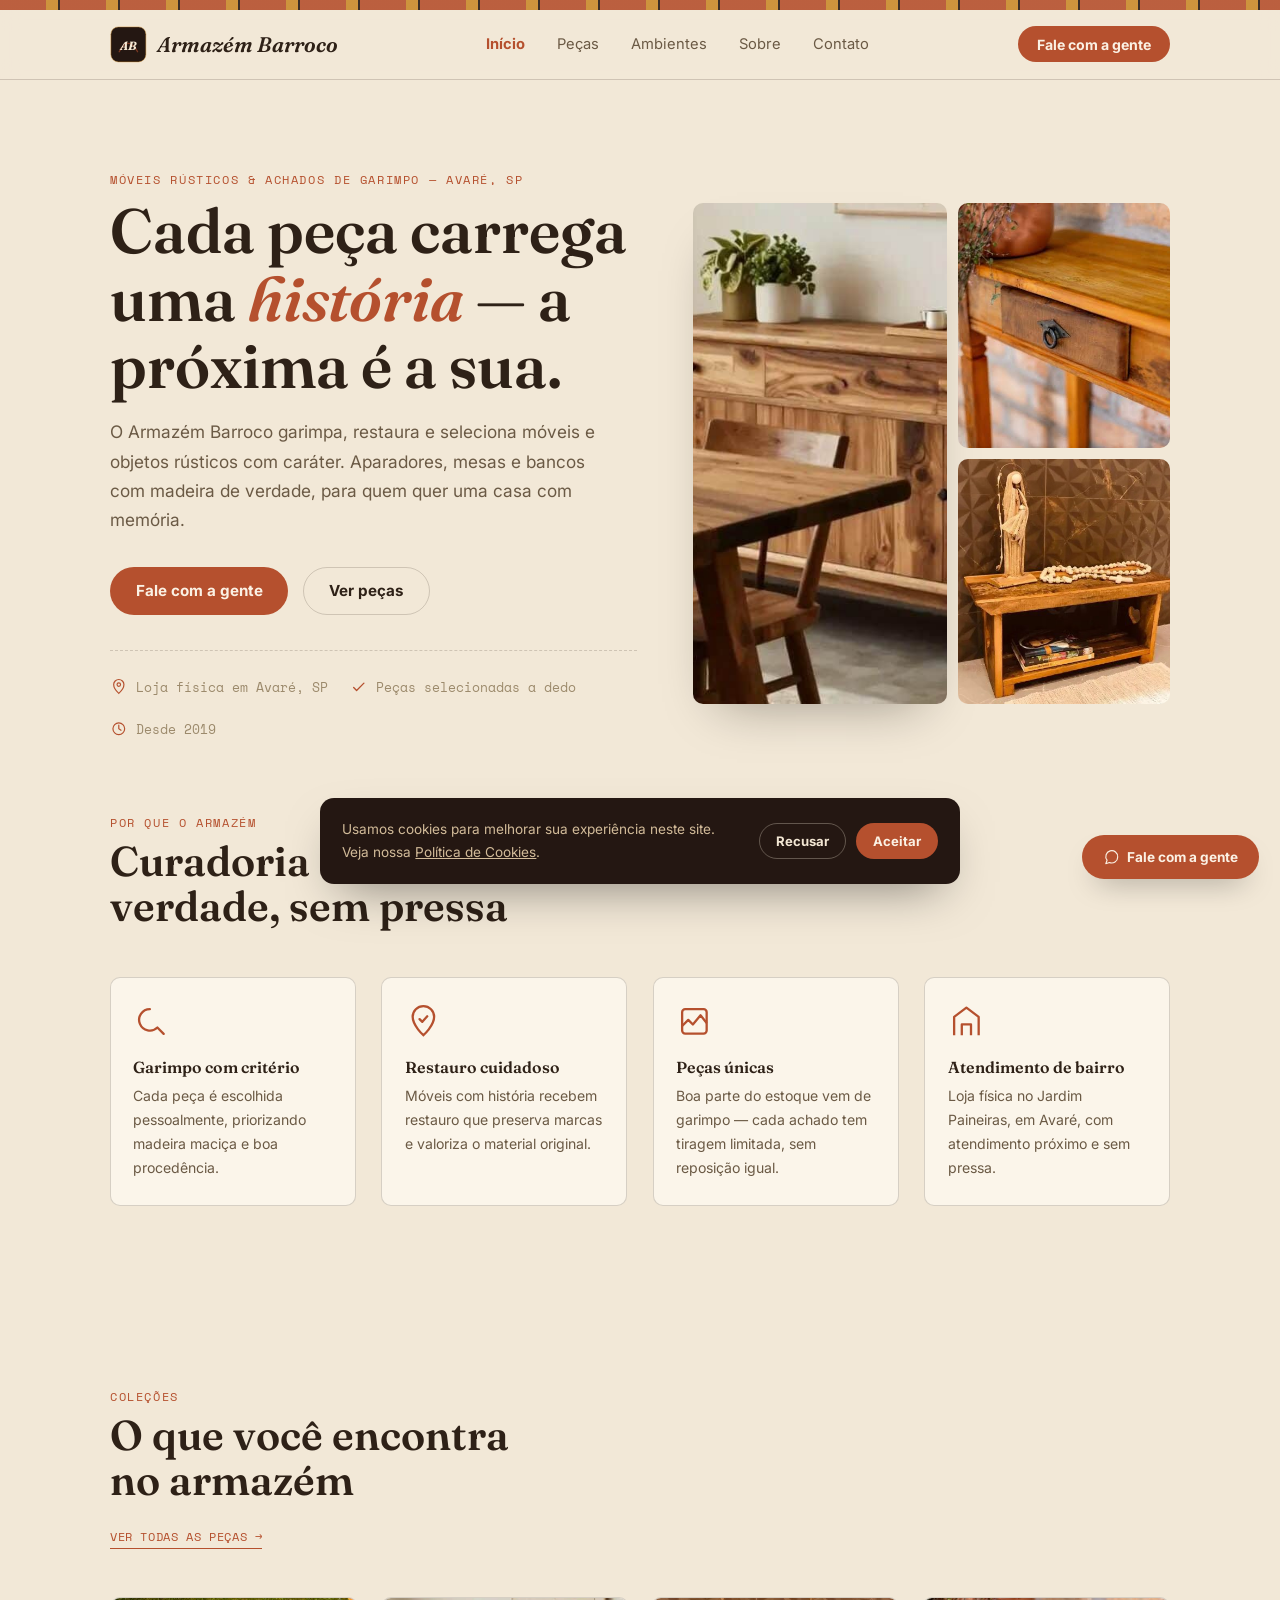
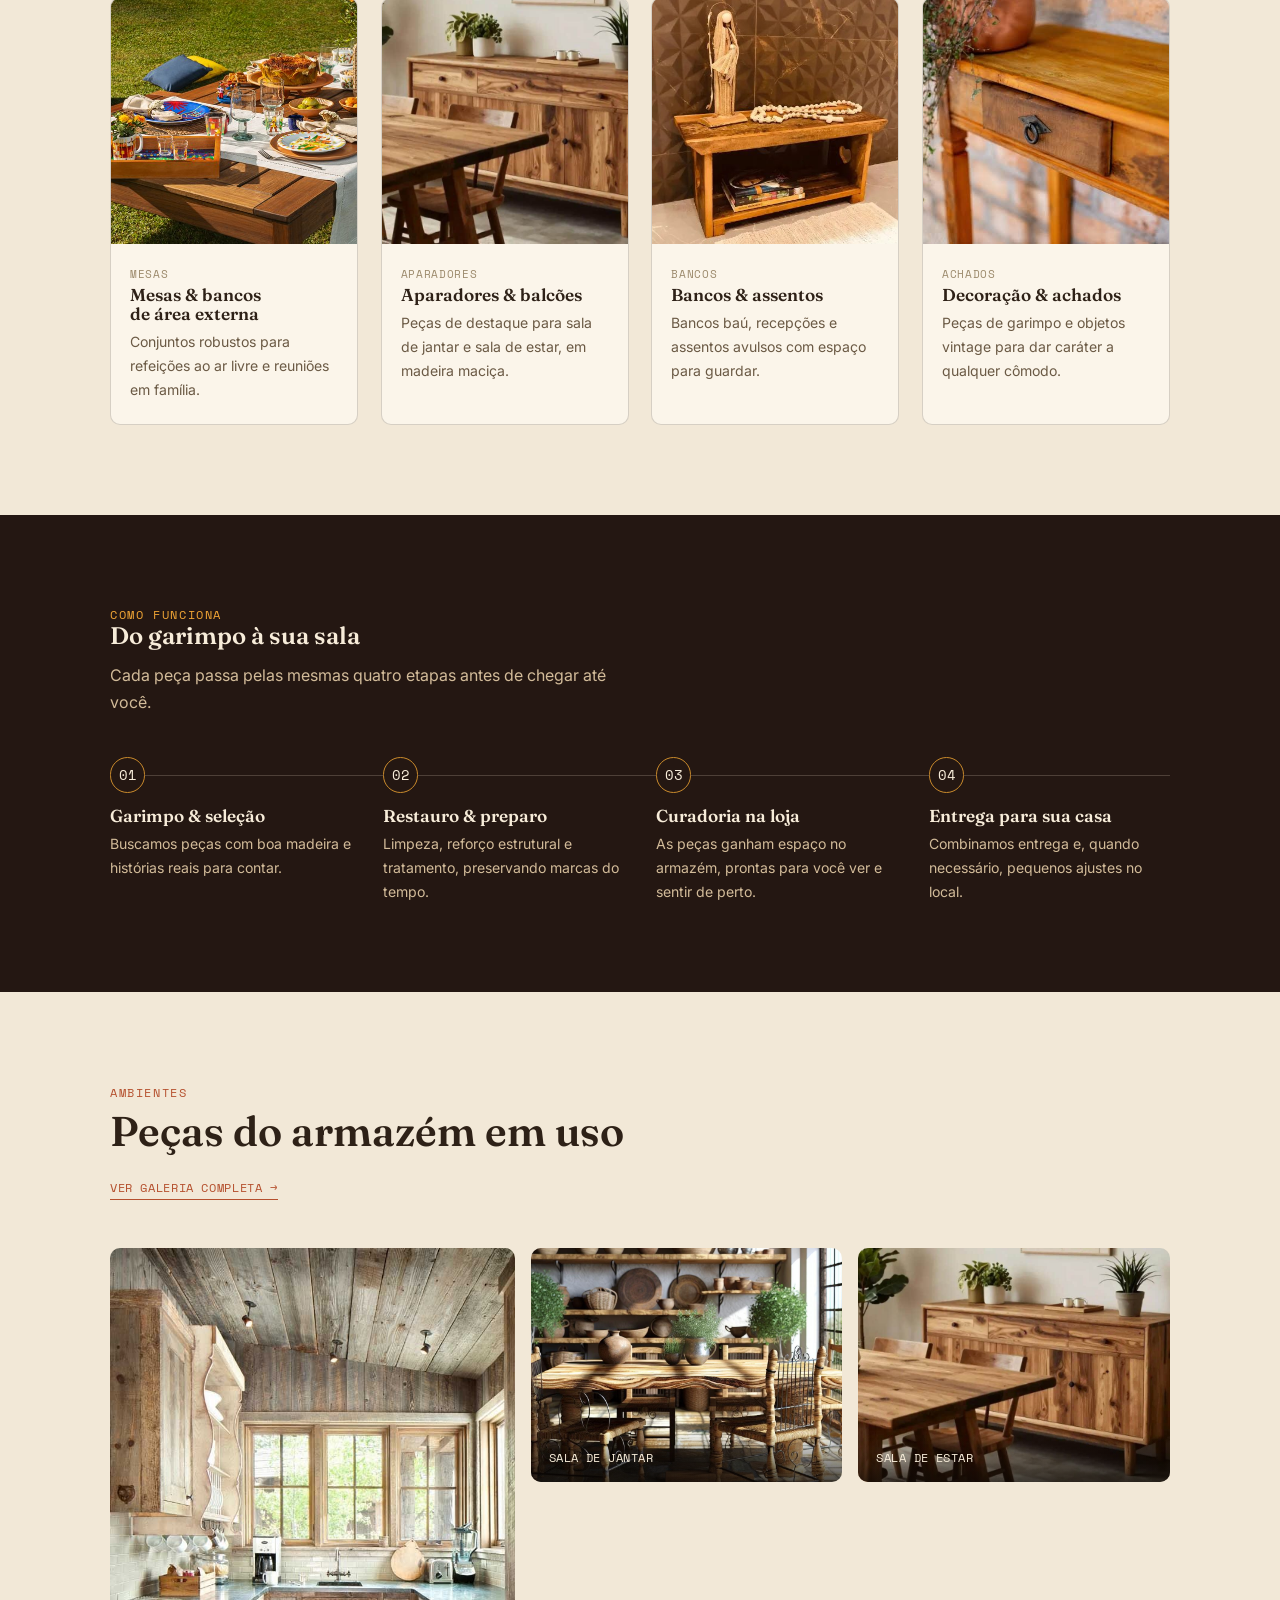
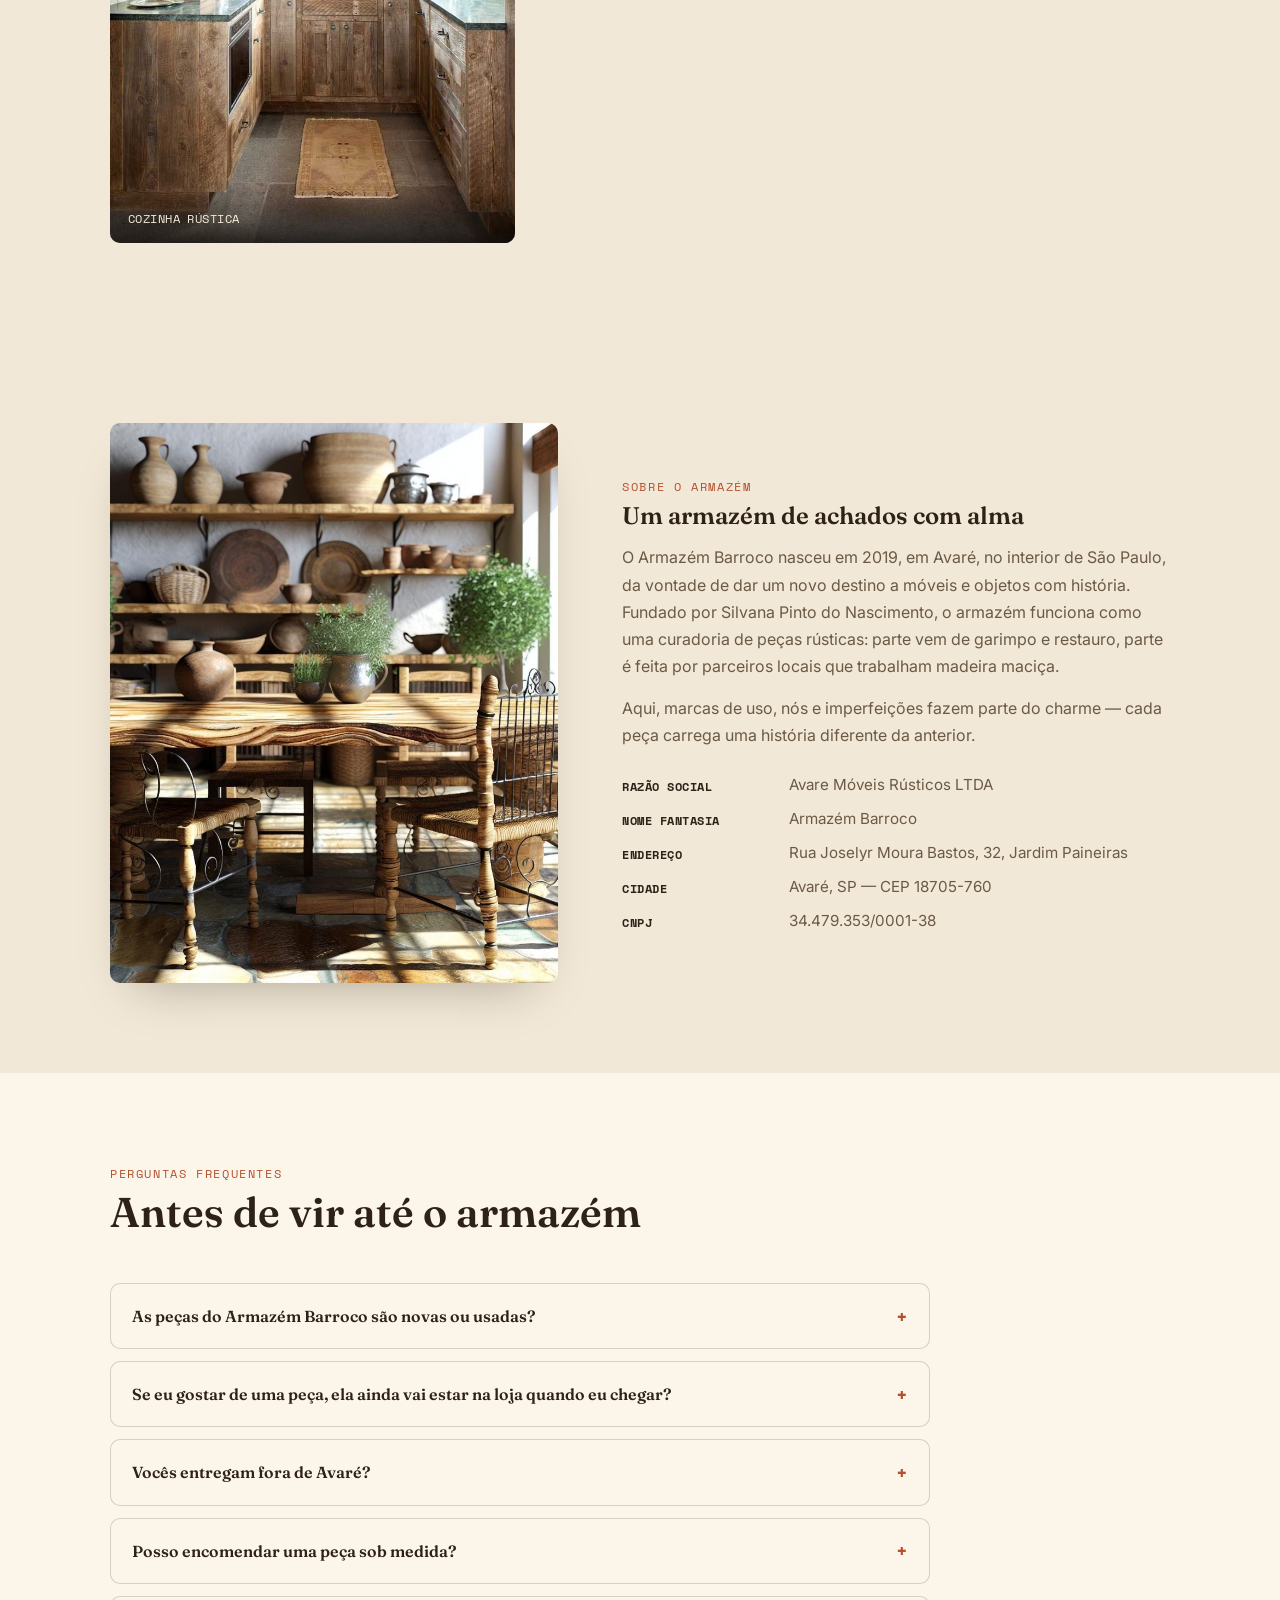
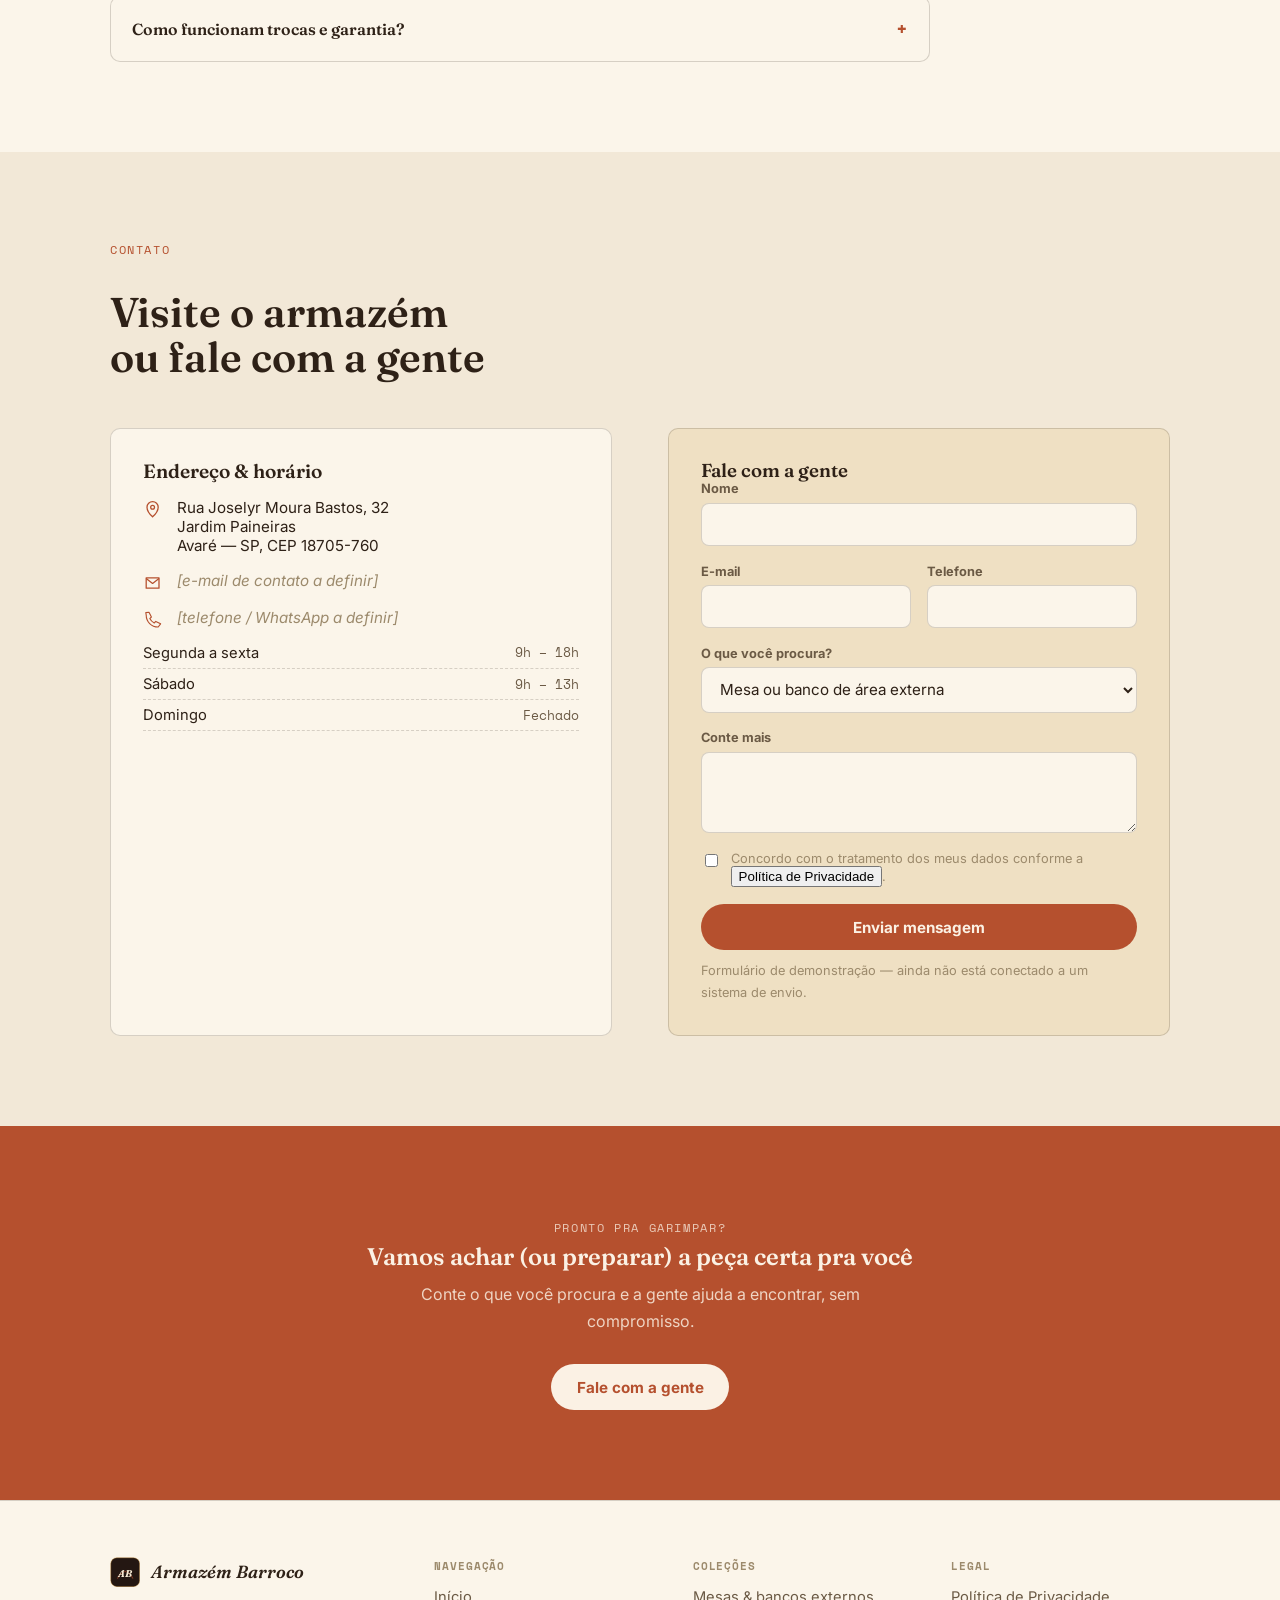
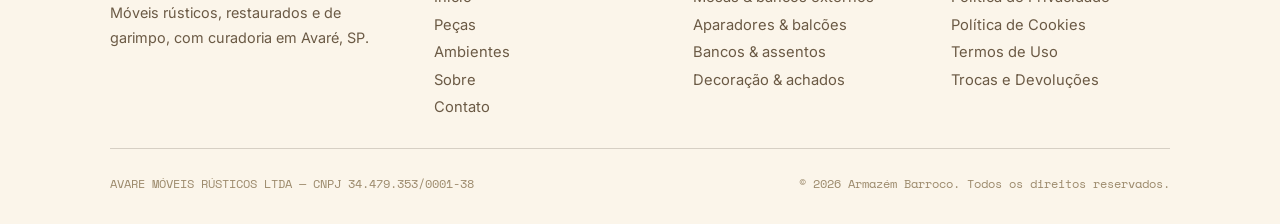
==== commit 94dd45f8: "Add Facebook domain verification meta tag" ====
--- a/index.html
+++ b/index.html
@@ -1,6 +1,7 @@
 <!doctype html>
 <html lang="pt-BR">
 <head>
+<meta name="facebook-domain-verification" content="lcjk804xyr49ak3or5t8444kne2lez" />
 <meta charset="UTF-8">
 <title>Armazém Barroco — Móveis rústicos e achados de garimpo em Avaré, SP</title>
 <meta name="description" content="Móveis rústicos, restaurados e de garimpo, com curadoria da Armazém Barroco em Avaré, SP. Aparadores, mesas, bancos e achados de decoração com história.">
